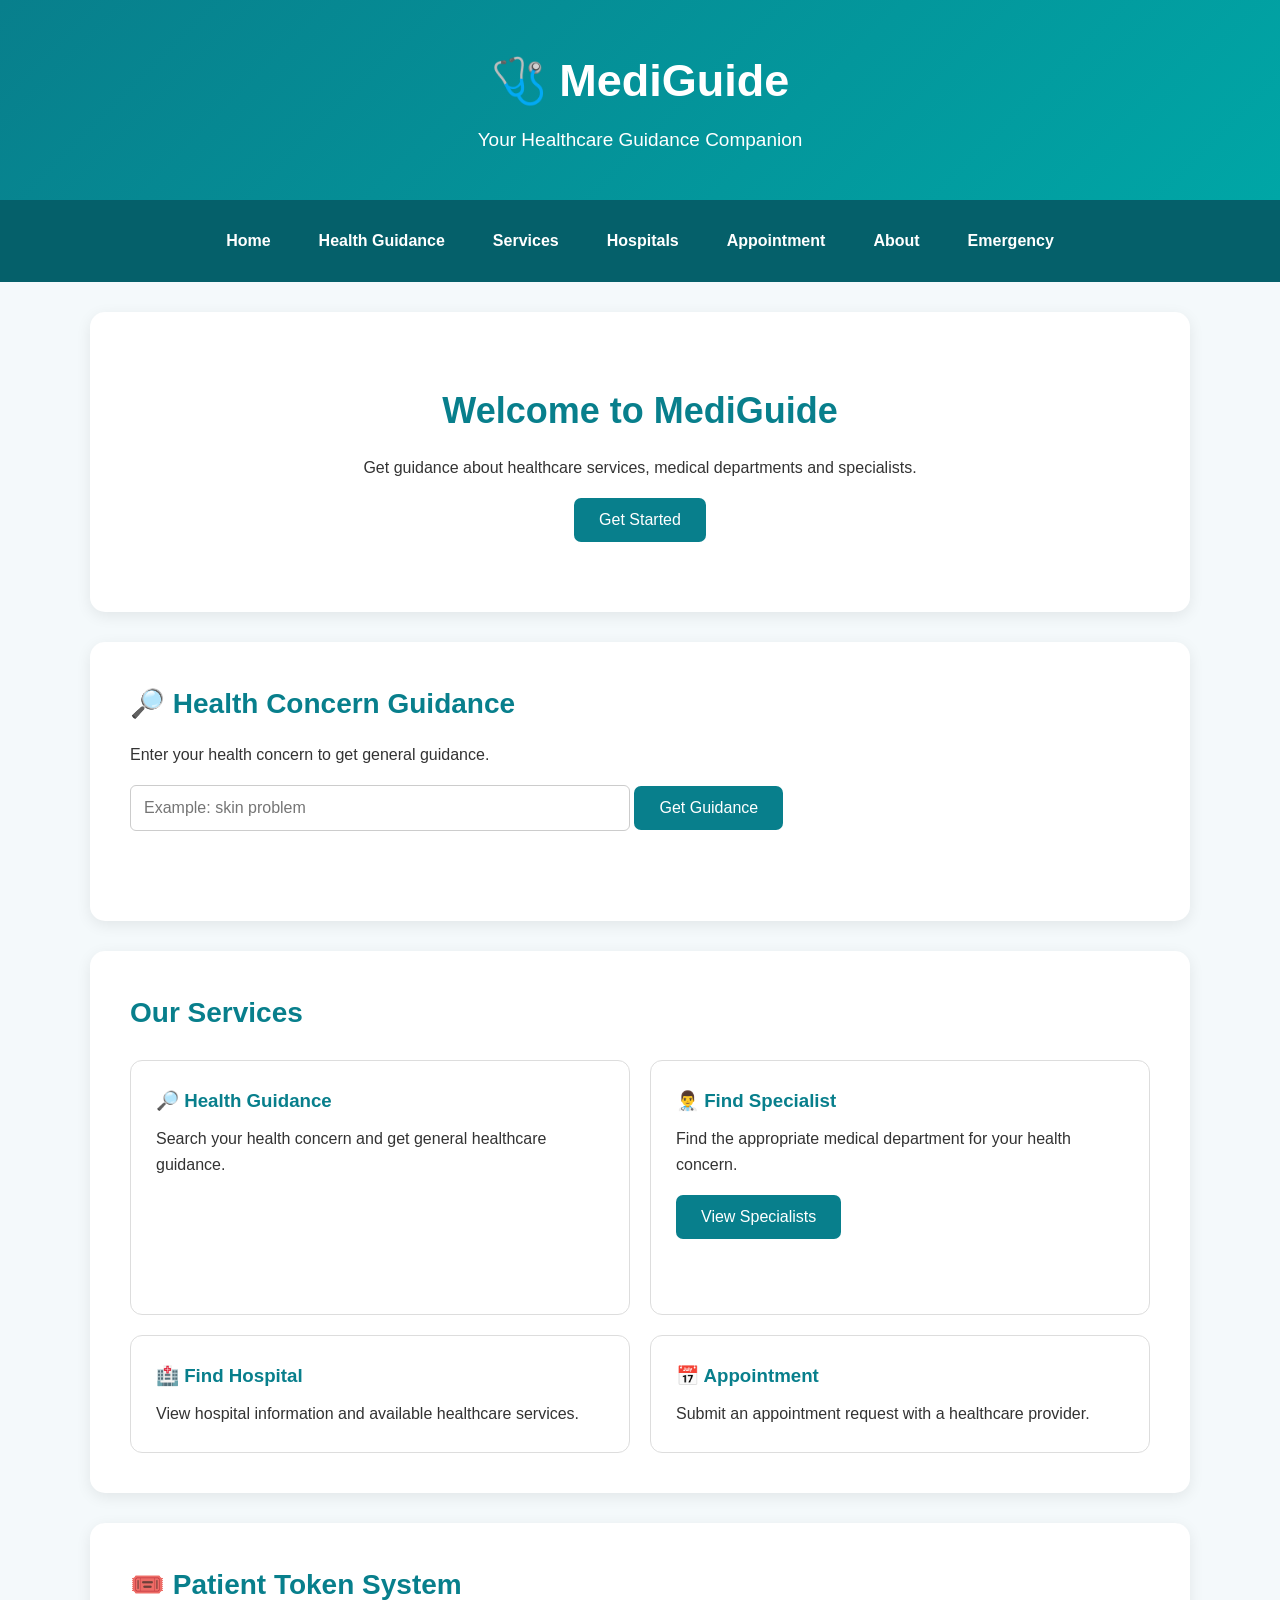
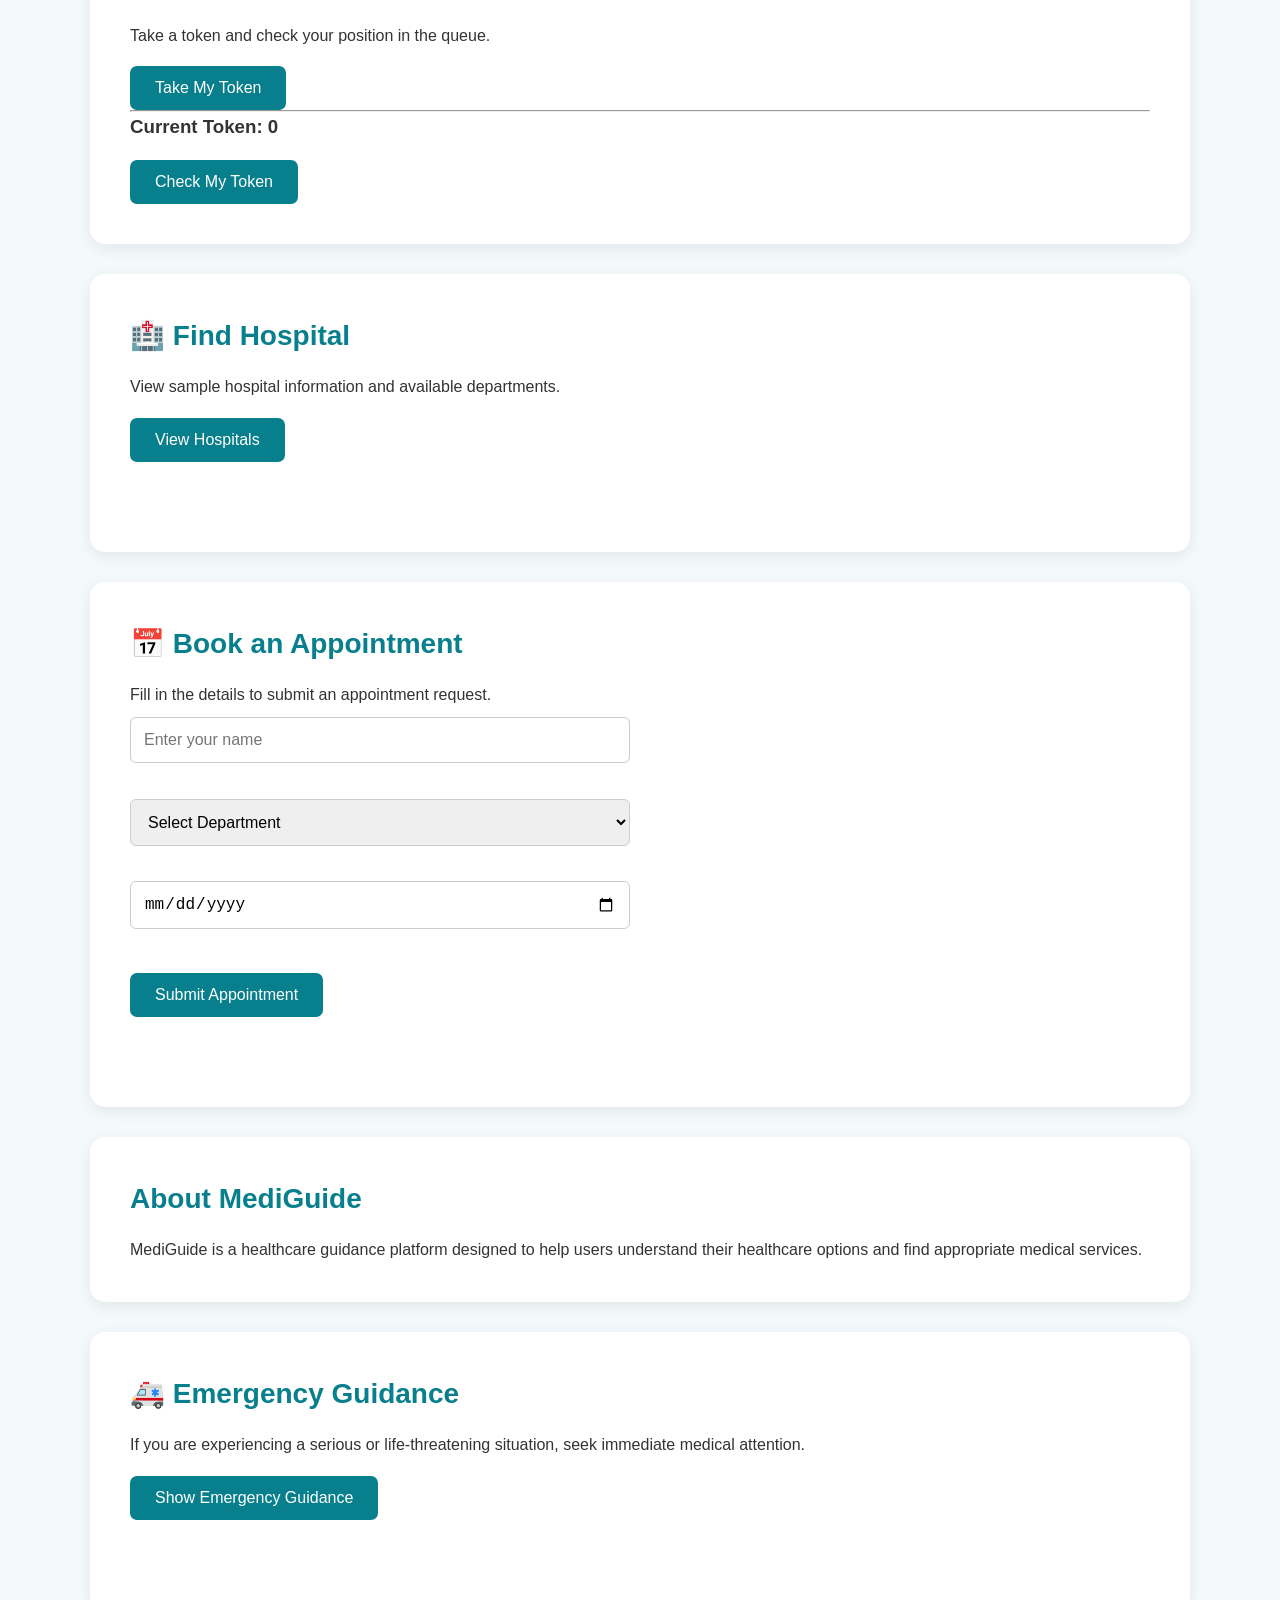
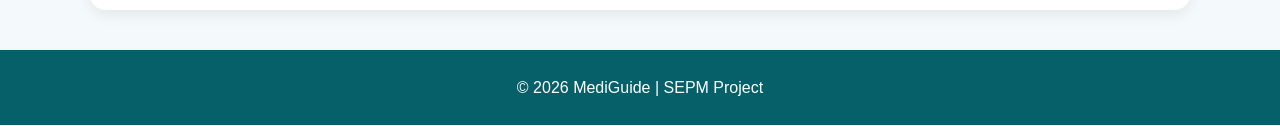
==== index.html @ 7dc3bb14 "Implement patient token system in index.html Added a patient token system section to manage queue po" ====
<!DOCTYPE html>
<html lang="en">

<head>

    <meta charset="UTF-8">

    <meta name="viewport" content="width=device-width, initial-scale=1.0">

    <title>MediGuide - Healthcare Guidance</title>

    <link rel="stylesheet" href="style.css">

</head>

<body>

    <!-- Header -->
    <header>

        <h1>🩺 MediGuide</h1>

        <p>Your Healthcare Guidance Companion</p>

    </header>


    <!-- Navigation Bar -->
    <nav>

    <a href="#home">Home</a>

    <a href="#guidance">Health Guidance</a>

    <a href="#services">Services</a>

    <a href="#hospitals">Hospitals</a>

    <a href="#appointment">Appointment</a>

    <a href="#about">About</a>

    <a href="#emergency">Emergency</a>

</nav>


    <!-- Home Section -->
    <section id="home" class="hero">

        <h2>Welcome to MediGuide</h2>

        <p>
            Get guidance about healthcare services,
            medical departments and specialists.
        </p>

        <button onclick="startGuidance()">
            Get Started
        </button>

    </section>


    <!-- Services Section -->
    <section id="guidance">

    <h2>🔎 Health Concern Guidance</h2>

    <p>Enter your health concern to get general guidance.</p>

    <input
        type="text"
        id="healthConcern"
        placeholder="Example: skin problem"
    >

    <button onclick="findGuidance()">
        Get Guidance
    </button>

    <div id="guidanceResult"></div>

</section><section id="services">

        <h2>Our Services</h2>

        <div class="cards">

            <div class="card">

                <h3>🔎 Health Guidance</h3>

                <p>
                    Search your health concern and
                    get general healthcare guidance.
                </p>

            </div>

<div class="card">

    <h3>👨‍⚕️ Find Specialist</h3>

    <p>
        Find the appropriate medical department
        for your health concern.
    </p>

    <button onclick="showSpecialists()">
        View Specialists
    </button>

    <div id="specialistResult"></div>

</div>


            <div class="card">

                <h3>🏥 Find Hospital</h3>

                <p>
                    View hospital information and
                    available healthcare services.
                </p>

            </div>


            <div class="card">

                <h3>📅 Appointment</h3>

                <p>
                    Submit an appointment request
                    with a healthcare provider.
                </p>

            </div>

        </div>

    </section>
    
    <!-- Token System -->
<section id="tokens">

    <h2>🎟️ Patient Token System</h2>

    <p>Take a token and check your position in the queue.</p>

    <button onclick="takeToken()">Take My Token</button>

    <div id="tokenResult"></div>

    <hr>

    <h3>Current Token: <span id="currentToken">0</span></h3>

    <button onclick="checkToken()">Check My Token</button>

    <div id="tokenStatus"></div>

</section>


    <!-- About Section -->
    <section id="hospitals">

    <h2>🏥 Find Hospital</h2>

    <p>
        View sample hospital information and available departments.
    </p>

    <button onclick="showHospitals()">
        View Hospitals
    </button>

    <div id="hospitalResult"></div>

</section>
<section id="appointment">

    <h2>📅 Book an Appointment</h2>

    <p>Fill in the details to submit an appointment request.</p>

    <form onsubmit="bookAppointment(event)">

        <input
            type="text"
            id="patientName"
            placeholder="Enter your name"
            required
        >

        <br><br>

        <select id="department" required>
            <option value="">Select Department</option>
            <option value="General Medicine">General Medicine</option>
            <option value="Dermatology">Dermatology</option>
            <option value="Cardiology">Cardiology</option>
            <option value="Ophthalmology">Ophthalmology</option>
            <option value="ENT">ENT</option>
            <option value="Pediatrics">Pediatrics</option>
        </select>

        <br><br>

        <input
            type="date"
            id="appointmentDate"
            required
        >

        <br><br>

        <button type="submit">
            Submit Appointment
        </button>

    </form>

    <div id="appointmentResult"></div>

</section><section id="about">

        <h2>About MediGuide</h2>

        <p>
            MediGuide is a healthcare guidance platform
            designed to help users understand their
            healthcare options and find appropriate
            medical services.
        </p>

    </section>


    <!-- Emergency Section -->
<section id="emergency">

    <h2>🚑 Emergency Guidance</h2>

    <p>
        If you are experiencing a serious or life-threatening
        situation, seek immediate medical attention.
    </p>

    <button onclick="showEmergency()">
        Show Emergency Guidance
    </button>

    <div id="emergencyResult"></div>

</section>

<footer>

    <p>© 2026 MediGuide | SEPM Project</p>

</footer>

<script src="script.js"></script>

</body>

</html>
---- style.css ----
* {
    margin: 0;
    padding: 0;
    box-sizing: border-box;
}

html {
    scroll-behavior: smooth;
}

body {
    font-family: Arial, sans-serif;
    background: #f4f9fb;
    color: #333;
    line-height: 1.6;
}

/* Header */

header {
    background: linear-gradient(135deg, #087f8c, #00a6a6);
    color: white;
    text-align: center;
    padding: 45px 20px;
}

header h1 {
    font-size: 45px;
    margin-bottom: 8px;
}

header p {
    font-size: 19px;
}


/* Navigation */

nav {
    background: #05606a;
    display: flex;
    justify-content: center;
    flex-wrap: wrap;
    padding: 15px;
    position: sticky;
    top: 0;
    z-index: 100;
}

nav a {
    color: white;
    text-decoration: none;
    margin: 5px 12px;
    padding: 8px 12px;
    border-radius: 5px;
    font-weight: bold;
}

nav a:hover {
    background: #087f8c;
}


/* Sections */

section {
    width: 90%;
    max-width: 1100px;
    margin: 30px auto;
    padding: 40px;
    background: white;
    border-radius: 15px;
    box-shadow: 0 4px 15px rgba(0, 0, 0, 0.08);
}

section h2 {
    color: #087f8c;
    margin-bottom: 15px;
    font-size: 28px;
}


/* Home */

.hero {
    text-align: center;
    padding: 70px 30px;
}

.hero h2 {
    font-size: 36px;
}


/* Buttons */

button {
    background: #087f8c;
    color: white;
    border: none;
    padding: 13px 25px;
    margin-top: 18px;
    border-radius: 7px;
    font-size: 16px;
    cursor: pointer;
}

button:hover {
    background: #05606a;
}


/* Service Cards */

.cards {
    display: grid;
    grid-template-columns: repeat(2, 1fr);
    gap: 20px;
    margin-top: 25px;
}

.card {
    border: 1px solid #ddd;
    padding: 25px;
    border-radius: 12px;
    transition: transform 0.2s;
}

.card:hover {
    transform: translateY(-4px);
}

.card h3 {
    color: #087f8c;
    margin-bottom: 10px;
}


/* Input fields */

input,
select {
    width: 100%;
    max-width: 500px;
    padding: 13px;
    border: 1px solid #ccc;
    border-radius: 6px;
    margin-top: 10px;
    font-size: 16px;
}


/* Results */

#guidanceResult,
#specialistResult,
#hospitalResult,
#appointmentResult,
#emergencyResult {
    margin-top: 20px;
    padding: 15px;
    border-radius: 8px;
}


/* Hospital information */

.hospital {
    border: 1px solid #ddd;
    padding: 20px;
    margin-top: 15px;
    border-radius: 10px;
}

.hospital h3 {
    color: #087f8c;
}


/* Footer */

footer {
    background: #05606a;
    color: white;
    text-align: center;
    padding: 25px;
    margin-top: 40px;
}


/* Mobile */

@media (max-width: 600px) {

    header h1 {
        font-size: 34px;
    }

    section {
        width: 94%;
        padding: 25px;
    }

    .cards {
        grid-template-columns: 1fr;
    }

    nav {
        flex-direction: column;
        align-items: center;
    }

    nav a {
        width: 90%;
        text-align: center;
    }

}
html {
    scroll-behavior: smooth;
    scroll-padding-top: 100px;
}
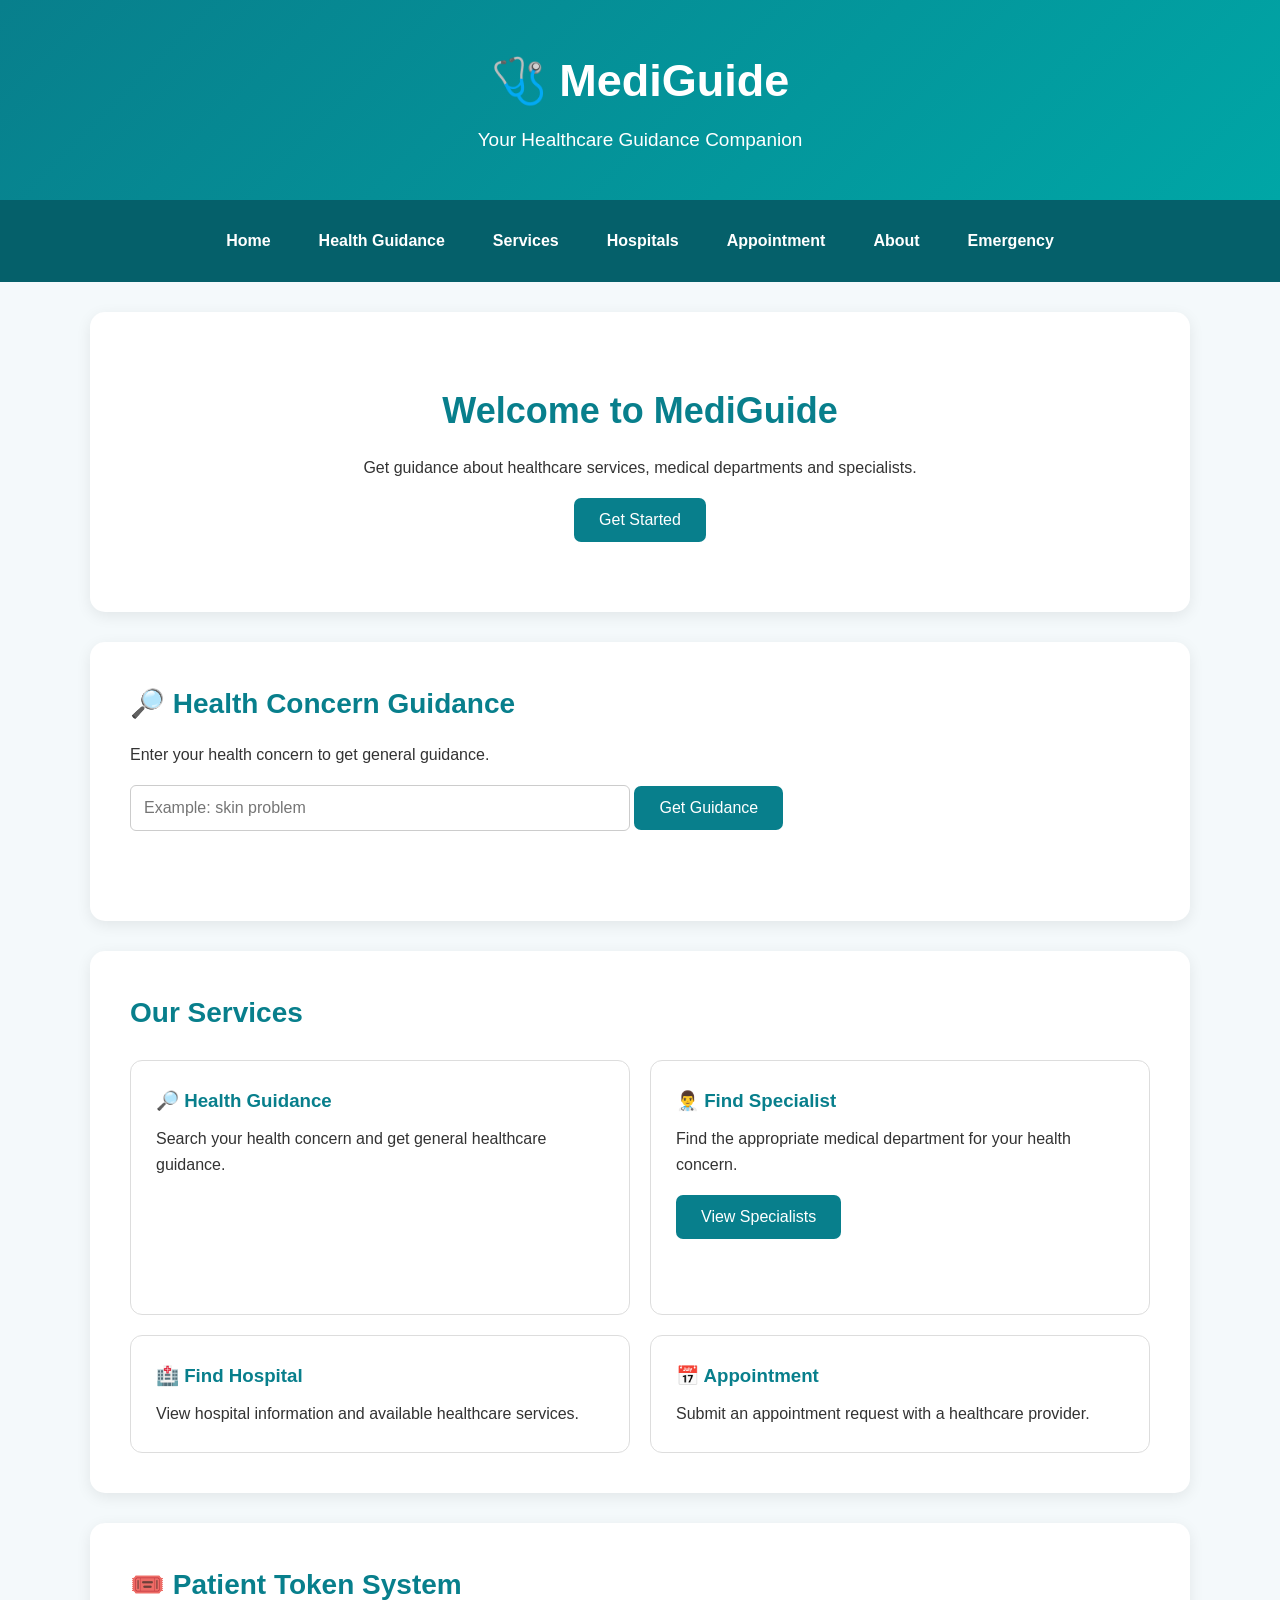
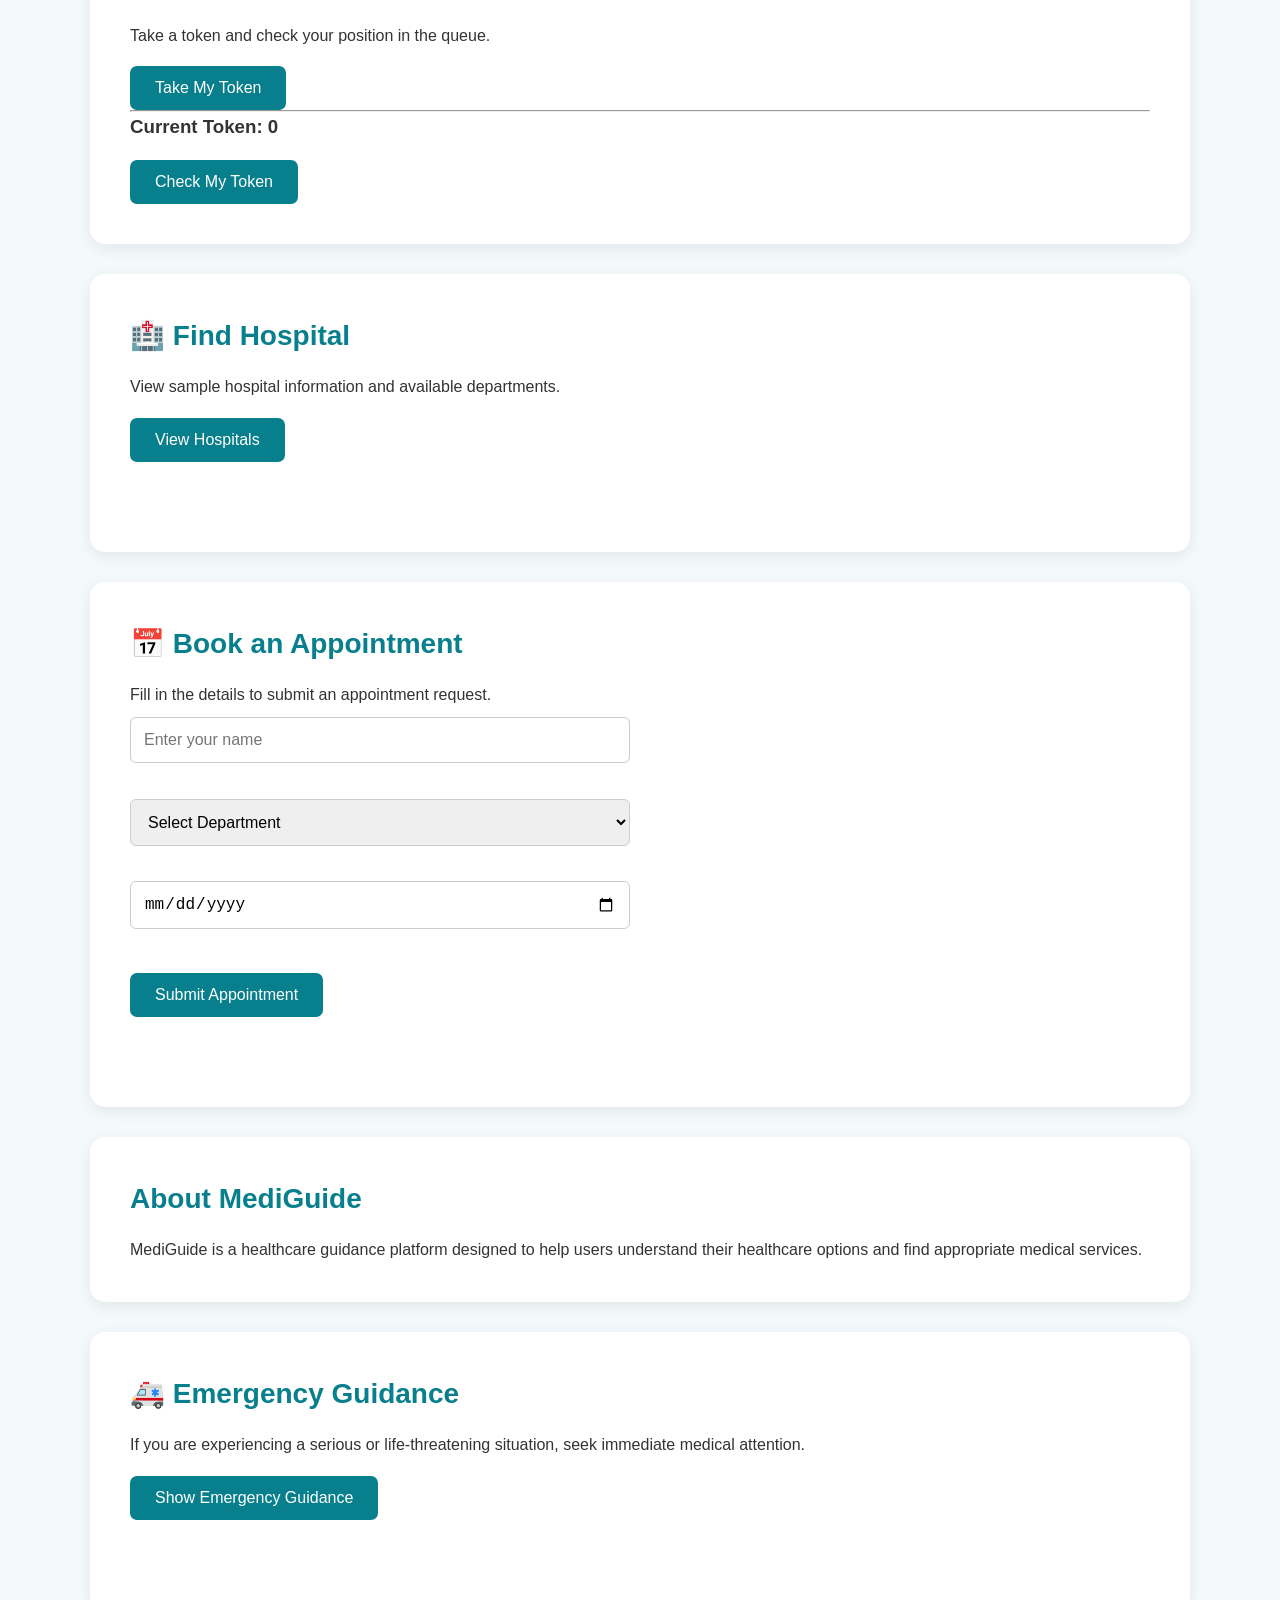
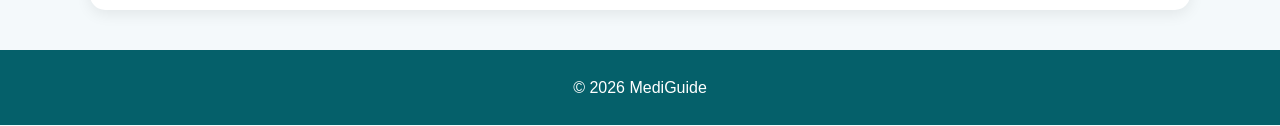
==== commit 969e5a00: "Fix HTML formatting and structure" ====
--- a/index.html
+++ b/index.html
@@ -260,7 +260,7 @@
 
 <footer>
 
-    <p>© 2026 MediGuide | SEPM Project</p>
+    <p>© 2026 MediGuide</p>
 
 </footer>
 
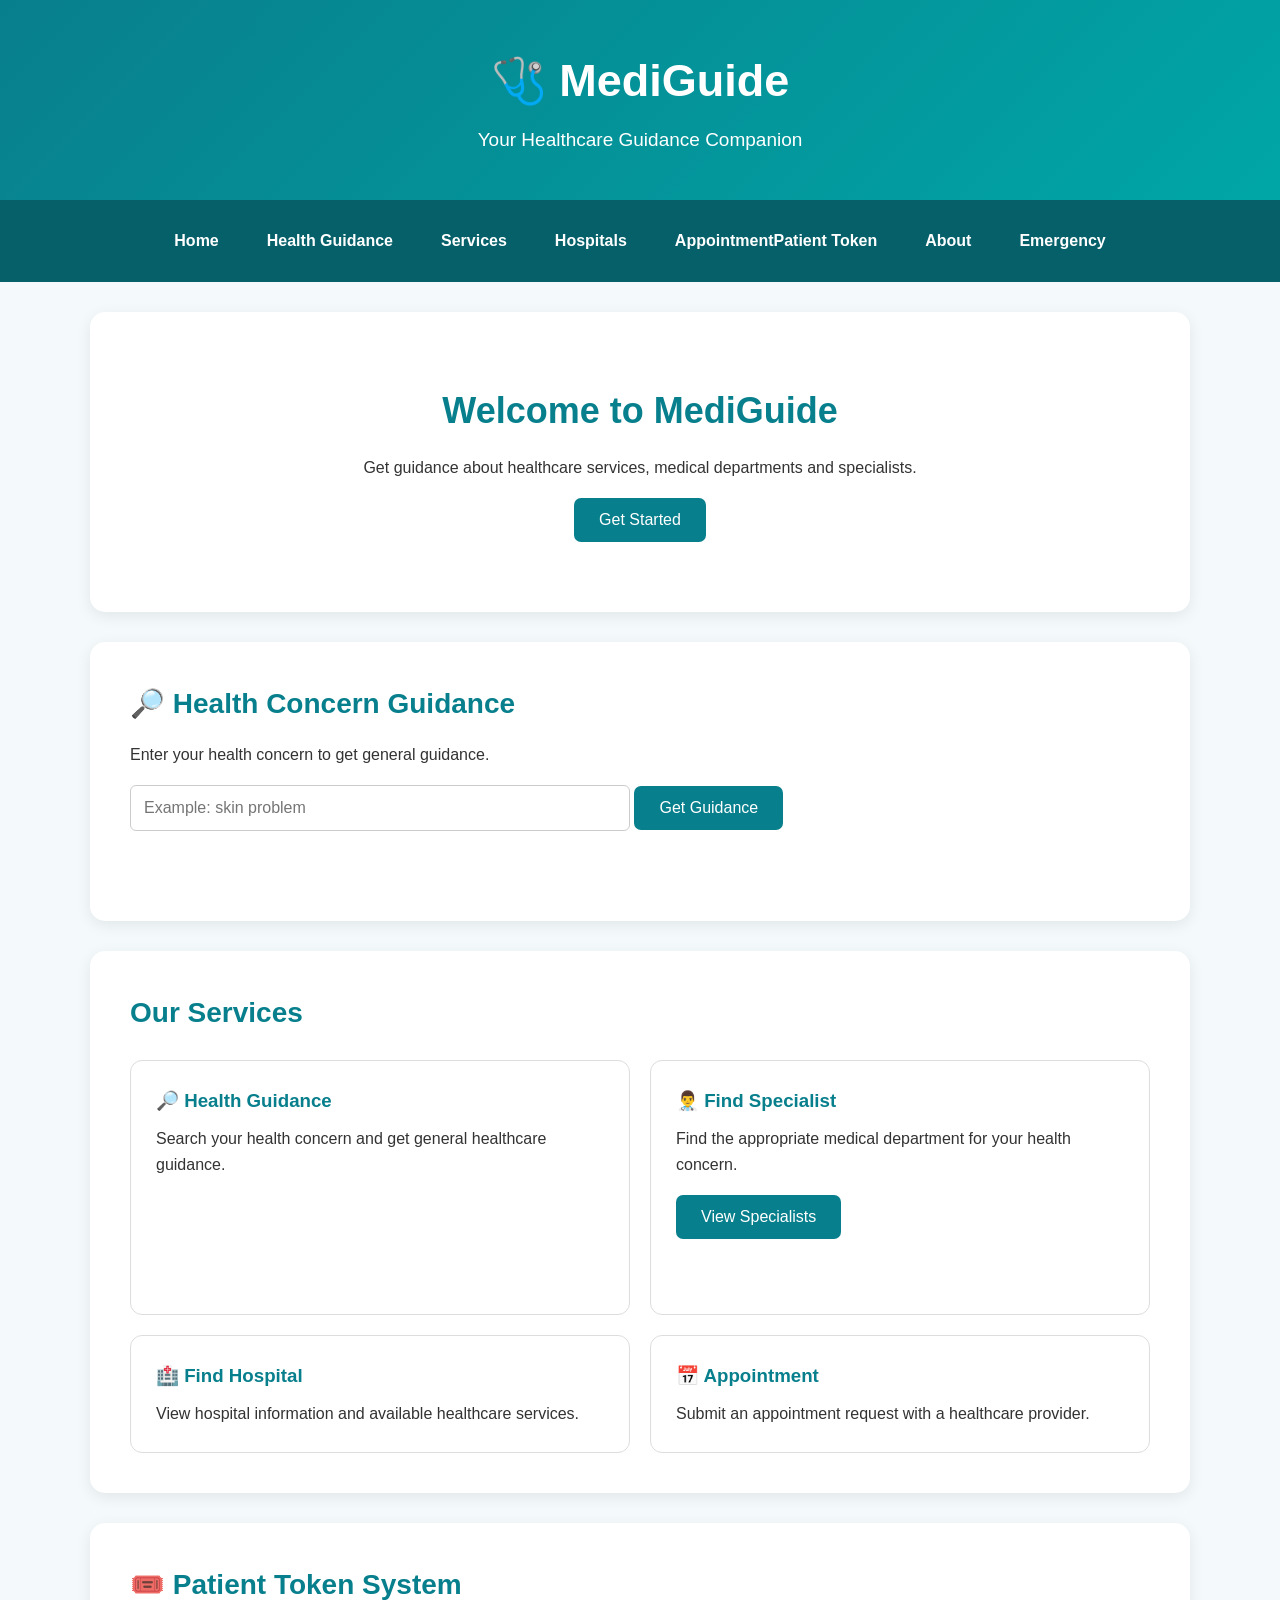
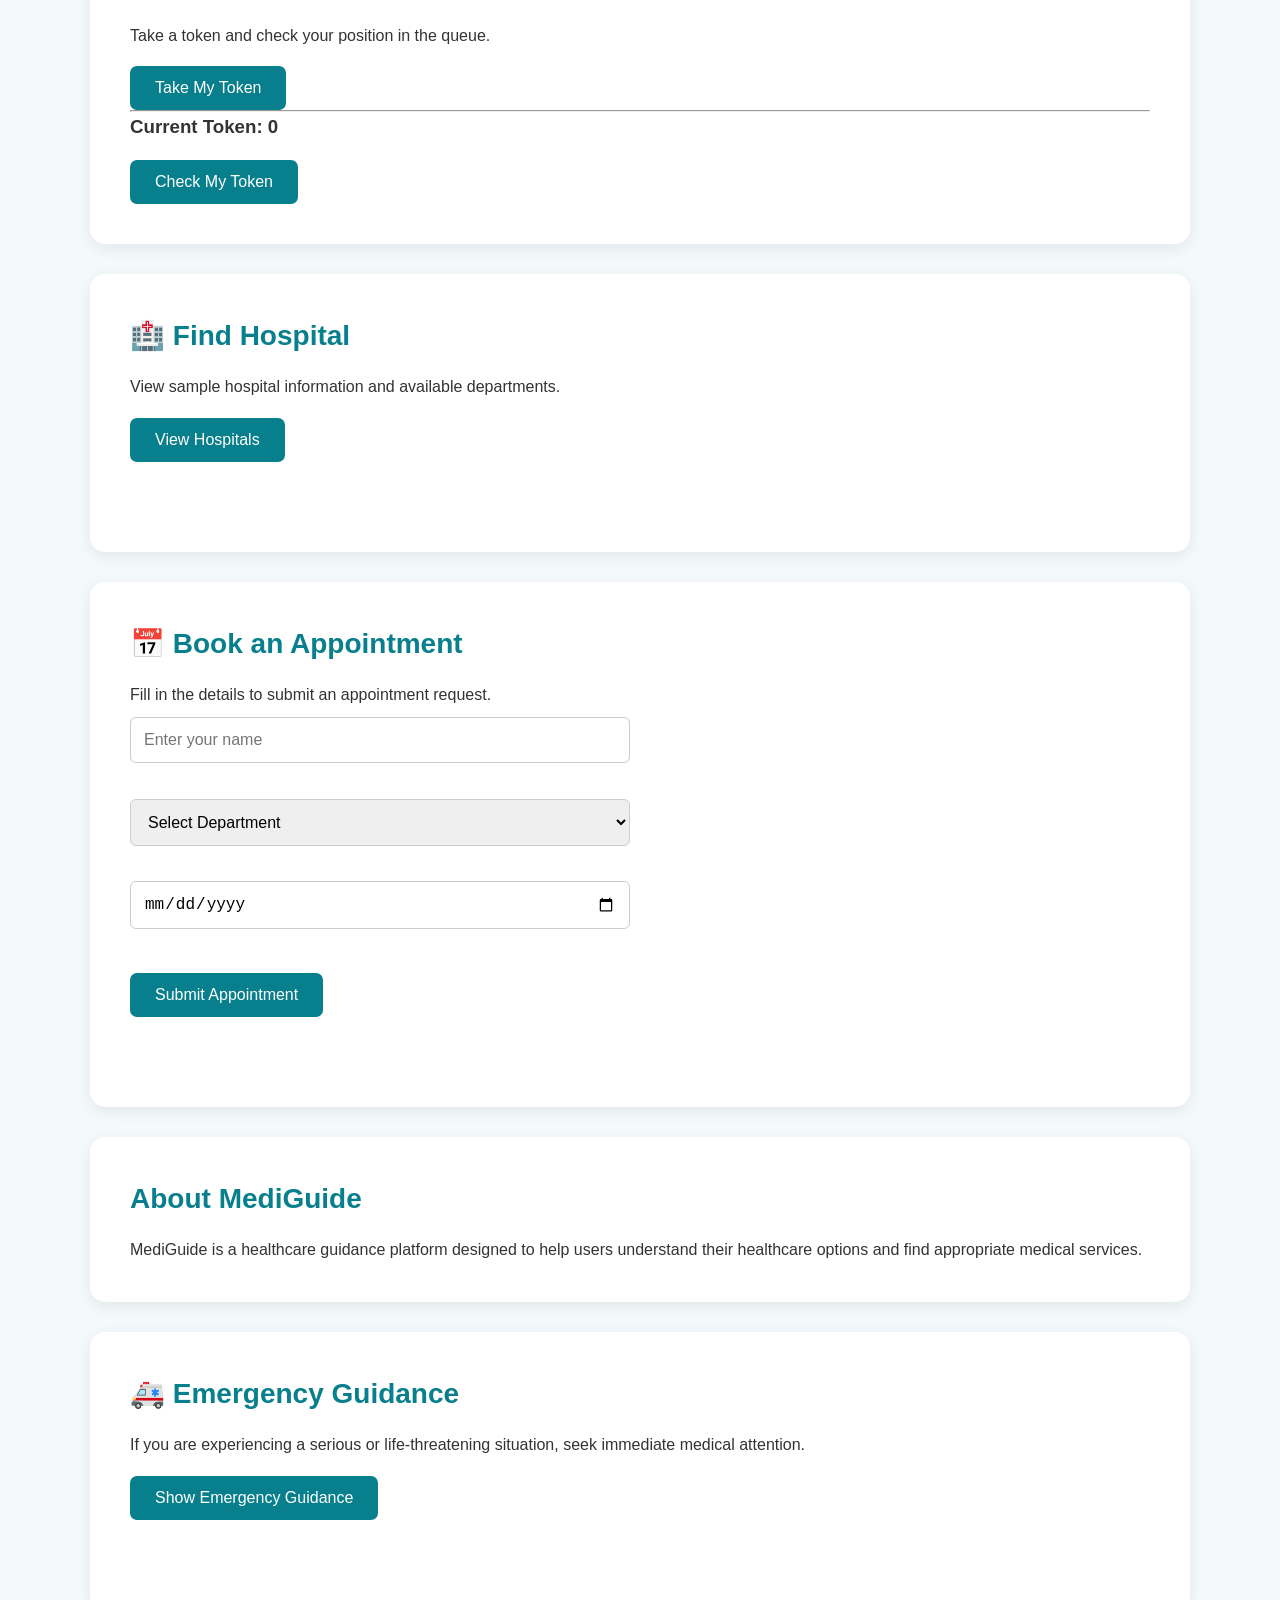
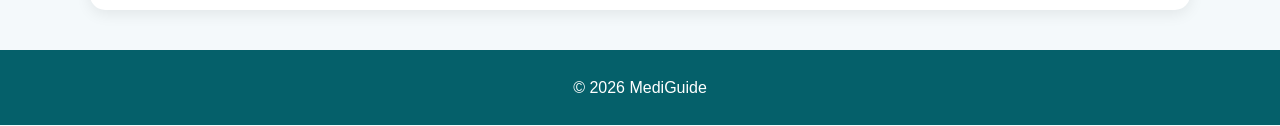
==== commit 1699705c: "Update index.html" ====
--- a/index.html
+++ b/index.html
@@ -36,8 +36,10 @@
 
     <a href="#hospitals">Hospitals</a>
 
-    <a href="#appointment">Appointment</a>
-
+    <a href="#appointment">Appointment</
+
+    <a href="#token">Patient Token</a>   
+                                          
     <a href="#about">About</a>
 
     <a href="#emergency">Emergency</a>
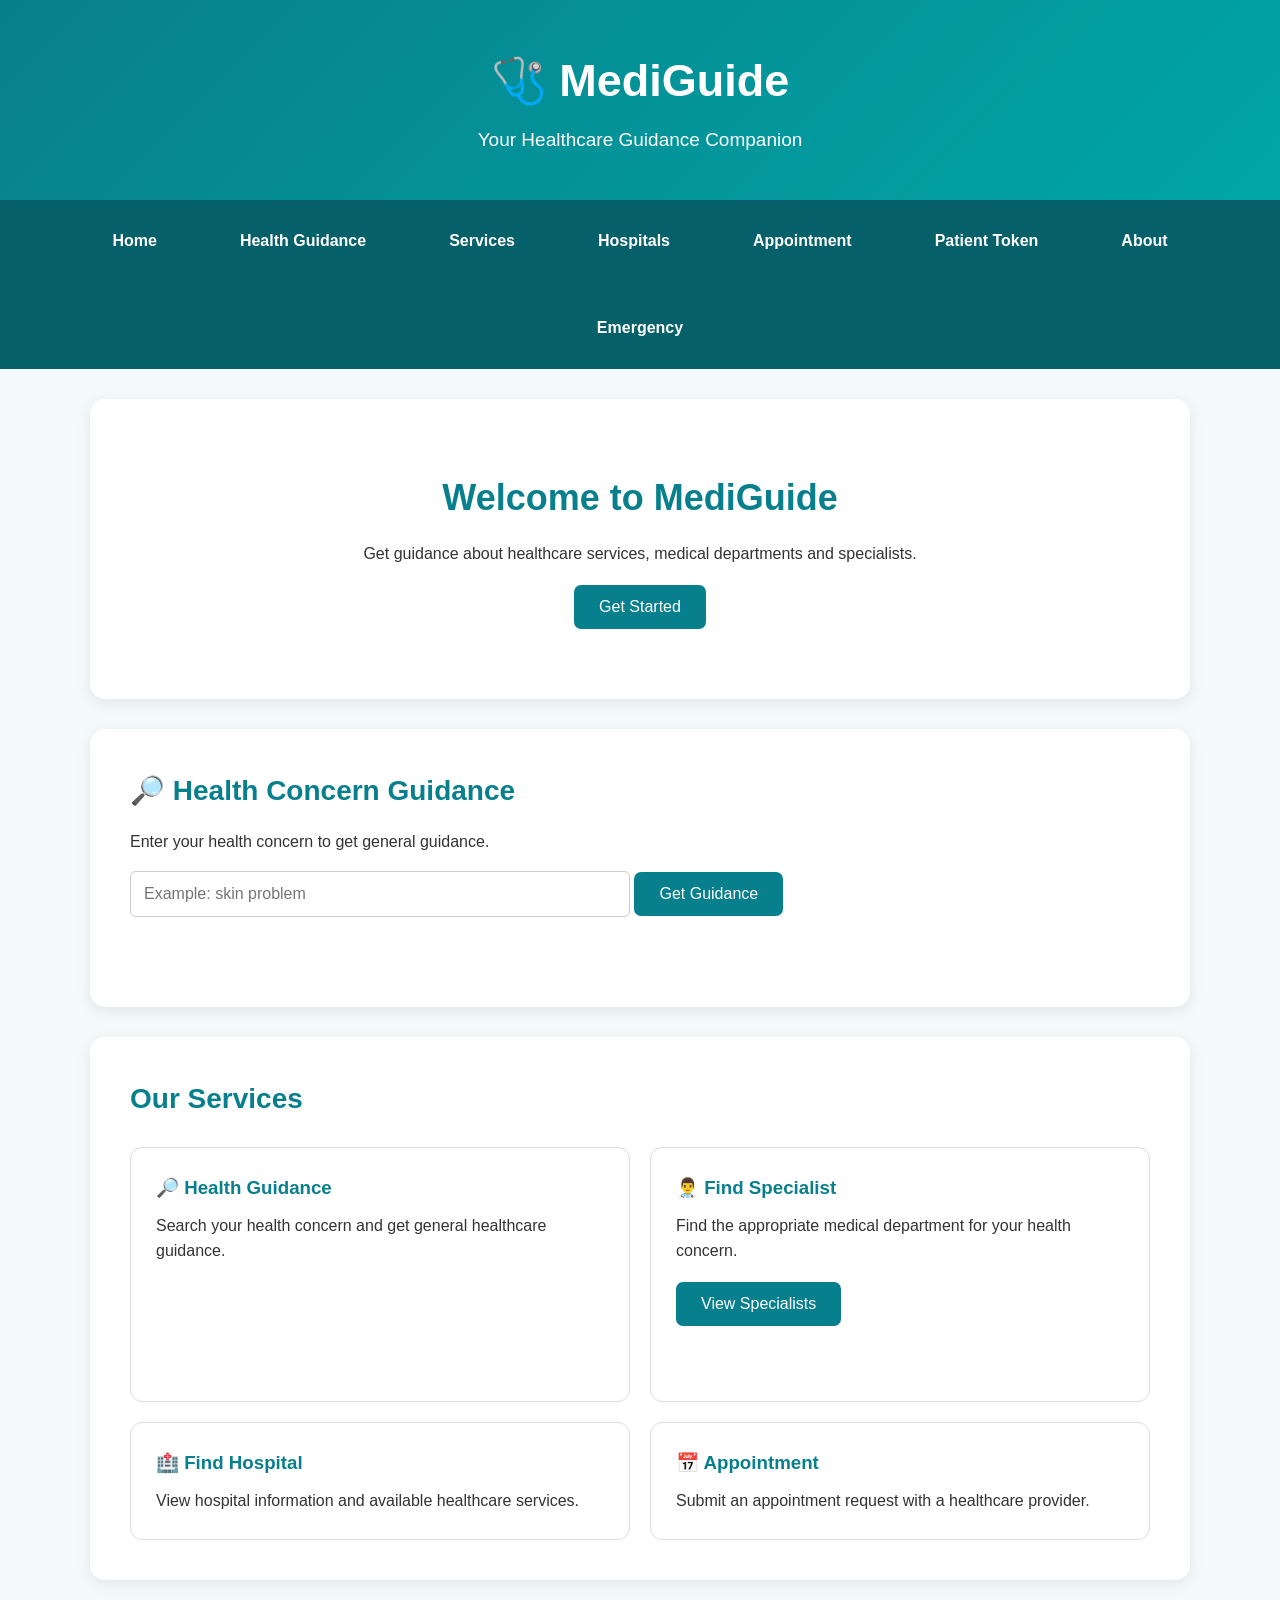
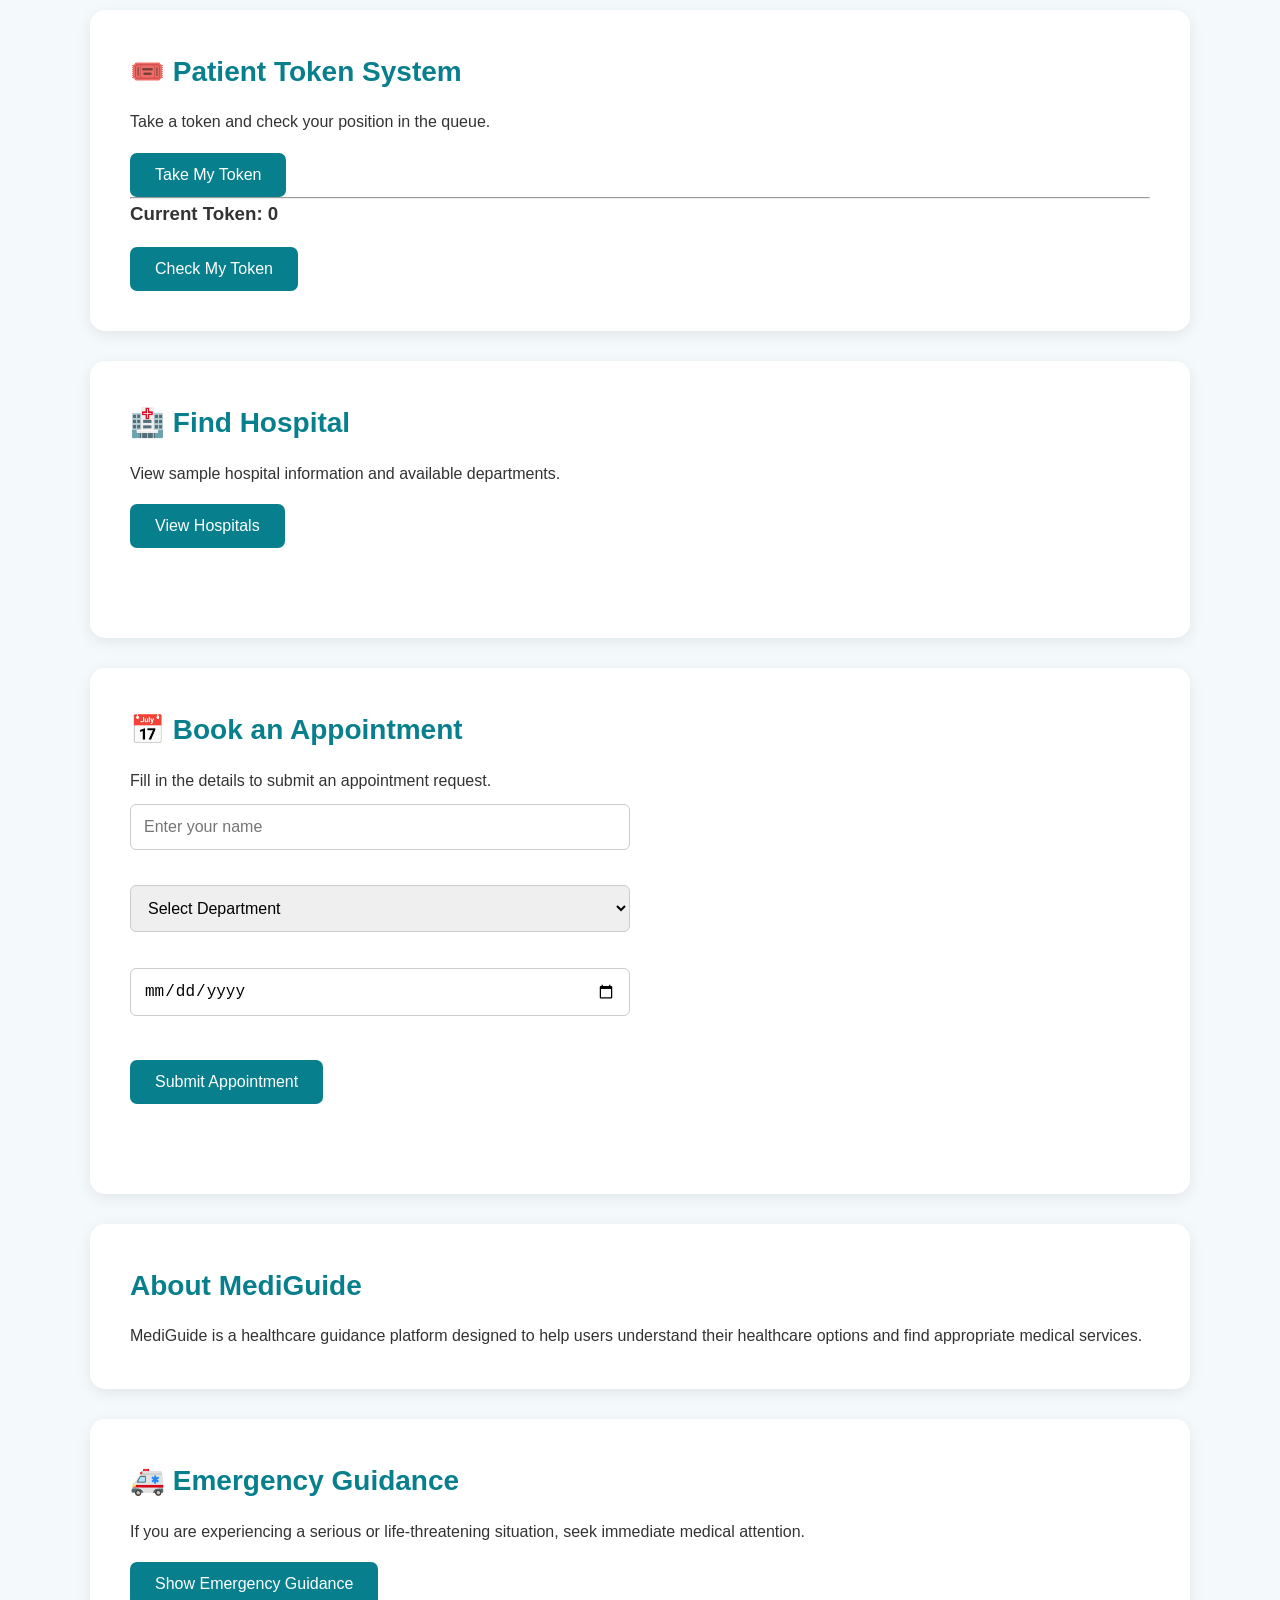
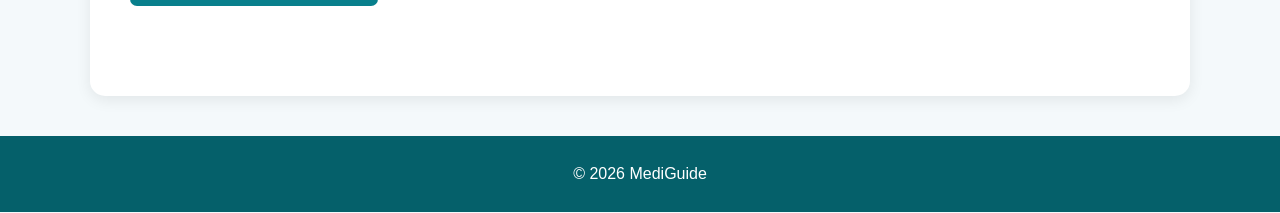
==== commit 6017baa8: "Fix HTML formatting and structure" ====
--- a/index.html
+++ b/index.html
@@ -26,7 +26,7 @@
 
 
     <!-- Navigation Bar -->
-    <nav>
+<nav>
 
     <a href="#home">Home</a>
 
@@ -36,10 +36,10 @@
 
     <a href="#hospitals">Hospitals</a>
 
-    <a href="#appointment">Appointment</
-
-    <a href="#token">Patient Token</a>   
-                                          
+    <a href="#appointment">Appointment</a>
+
+    <a href="#tokens">Patient Token</a>
+
     <a href="#about">About</a>
 
     <a href="#emergency">Emergency</a>
--- a/style.css
+++ b/style.css
@@ -45,6 +45,7 @@
     position: sticky;
     top: 0;
     z-index: 100;
+    gap: 10px;
 }
 
 nav a {
@@ -220,3 +221,21 @@
     scroll-behavior: smooth;
     scroll-padding-top: 100px;
 }
+nav {
+    display: flex;
+    align-items: center;
+    gap: 35px;
+}
+
+nav a {
+    white-space: nowrap;
+}
+nav {
+    display: flex;
+    align-items: center;
+    gap: 35px;
+}
+
+nav a {
+    white-space: nowrap;
+}
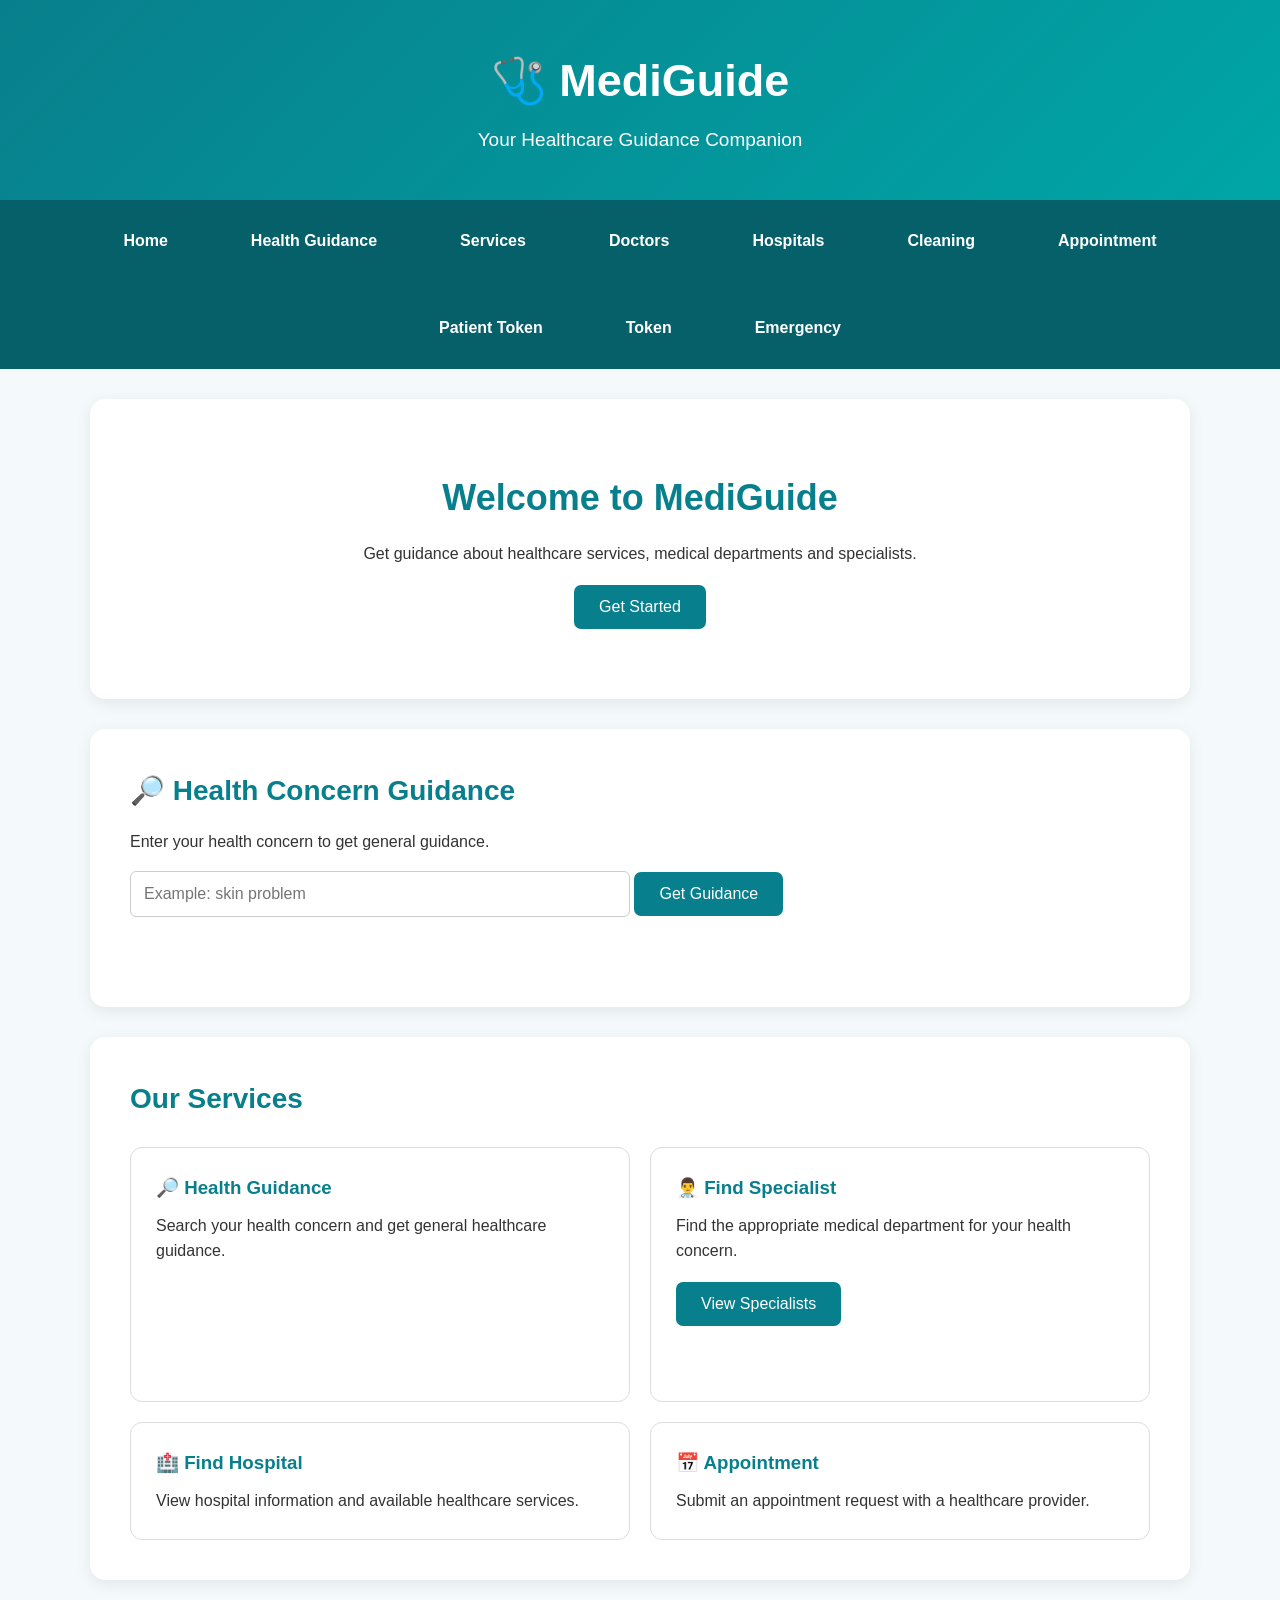
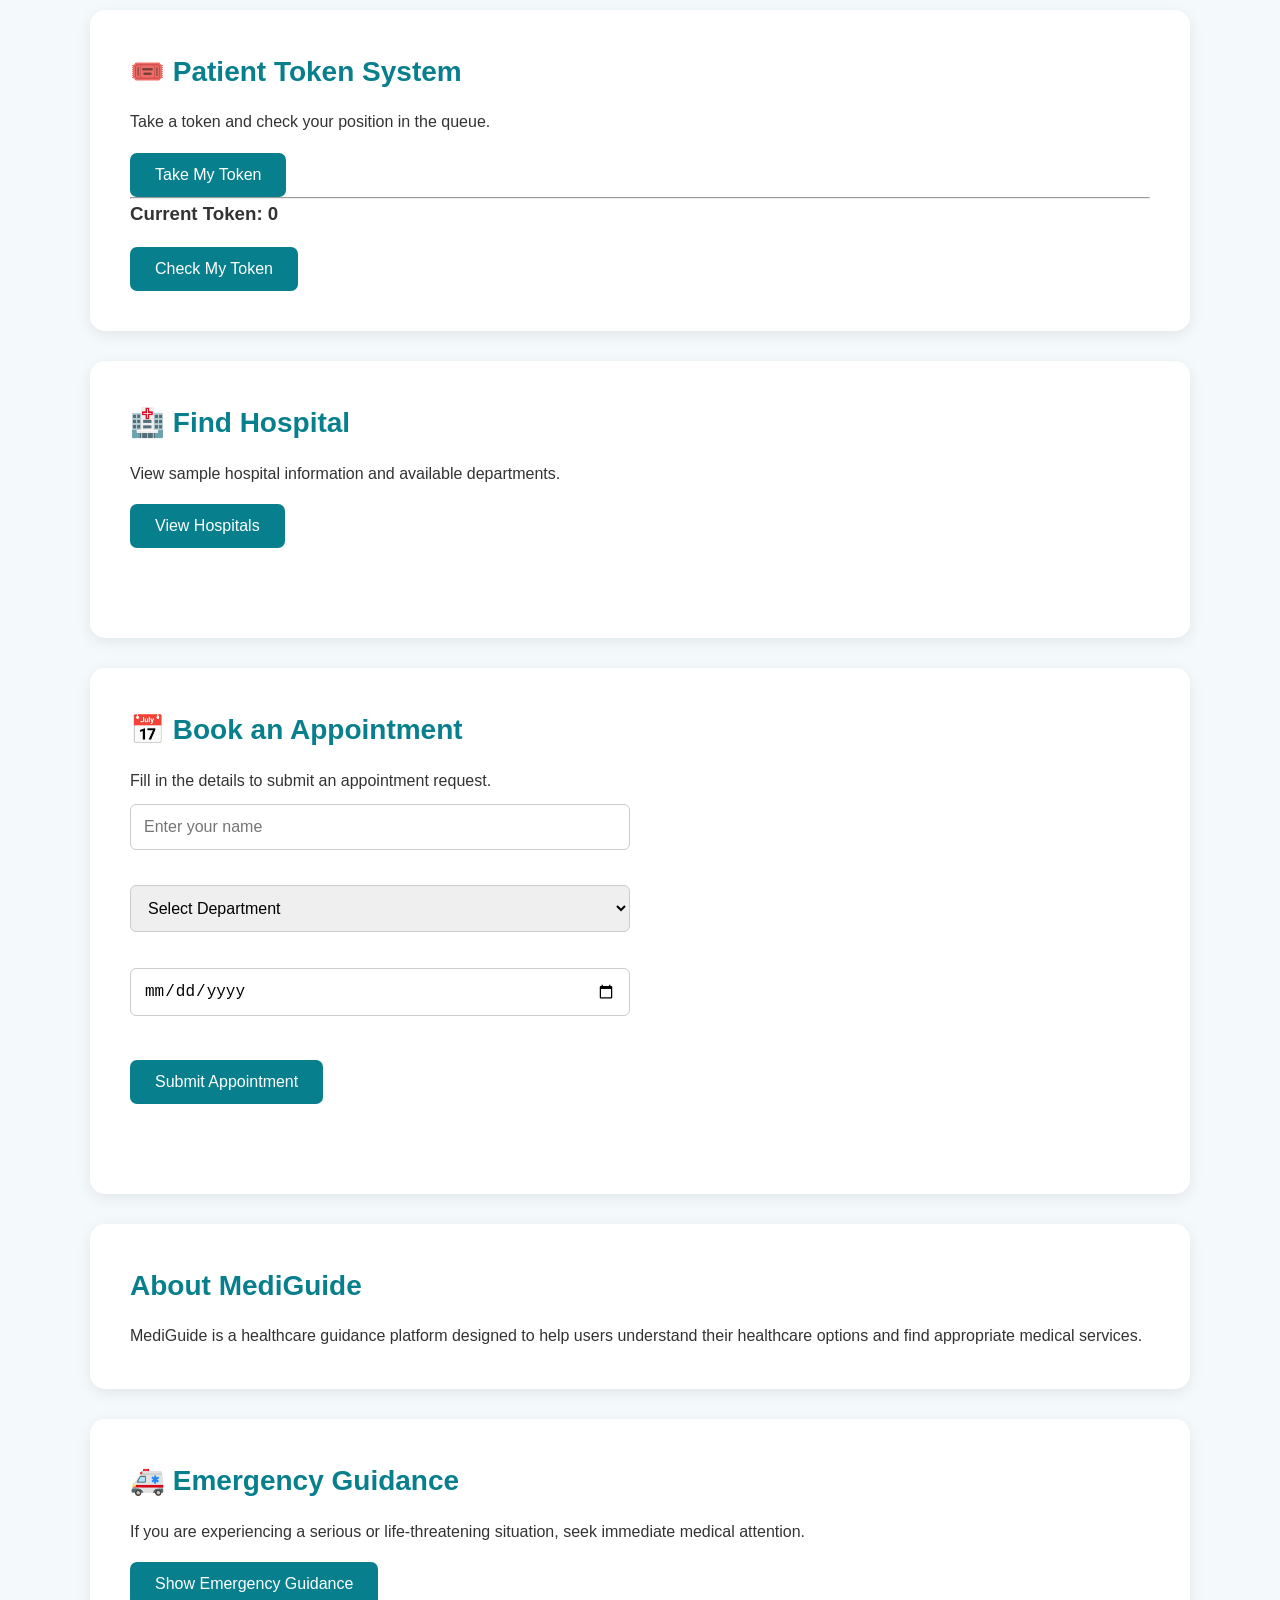
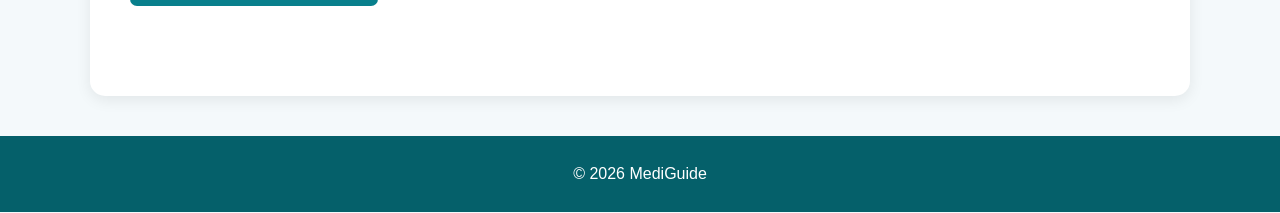
==== commit 53566ebe: "Update index.html" ====
--- a/index.html
+++ b/index.html
@@ -28,24 +28,27 @@
     <!-- Navigation Bar -->
 <nav>
 
-    <a href="#home">Home</a>
-
-    <a href="#guidance">Health Guidance</a>
-
-    <a href="#services">Services</a>
-
-    <a href="#hospitals">Hospitals</a>
-
-    <a href="#appointment">Appointment</a>
-
-    <a href="#tokens">Patient Token</a>
-
-    <a href="#about">About</a>
-
-    <a href="#emergency">Emergency</a>
+    <a href="index.html">Home</a>
+
+    <a href="health-guidance.html">Health Guidance</a>
+
+    <a href="services.html">Services</a>
+
+    <a href="doctors.html">Doctors</a>
+
+    <a href="hospitals.html">Hospitals</a>
+
+    <a href="cleaning.html">Cleaning</a>
+
+    <a href="appointment.html">Appointment</a>
+
+    <a href="patient-token.html">Patient Token</a>
+
+    <a href="token.html">Token</a>
+
+    <a href="emergency.html">Emergency</a>
 
 </nav>
-
 
     <!-- Home Section -->
     <section id="home" class="hero">
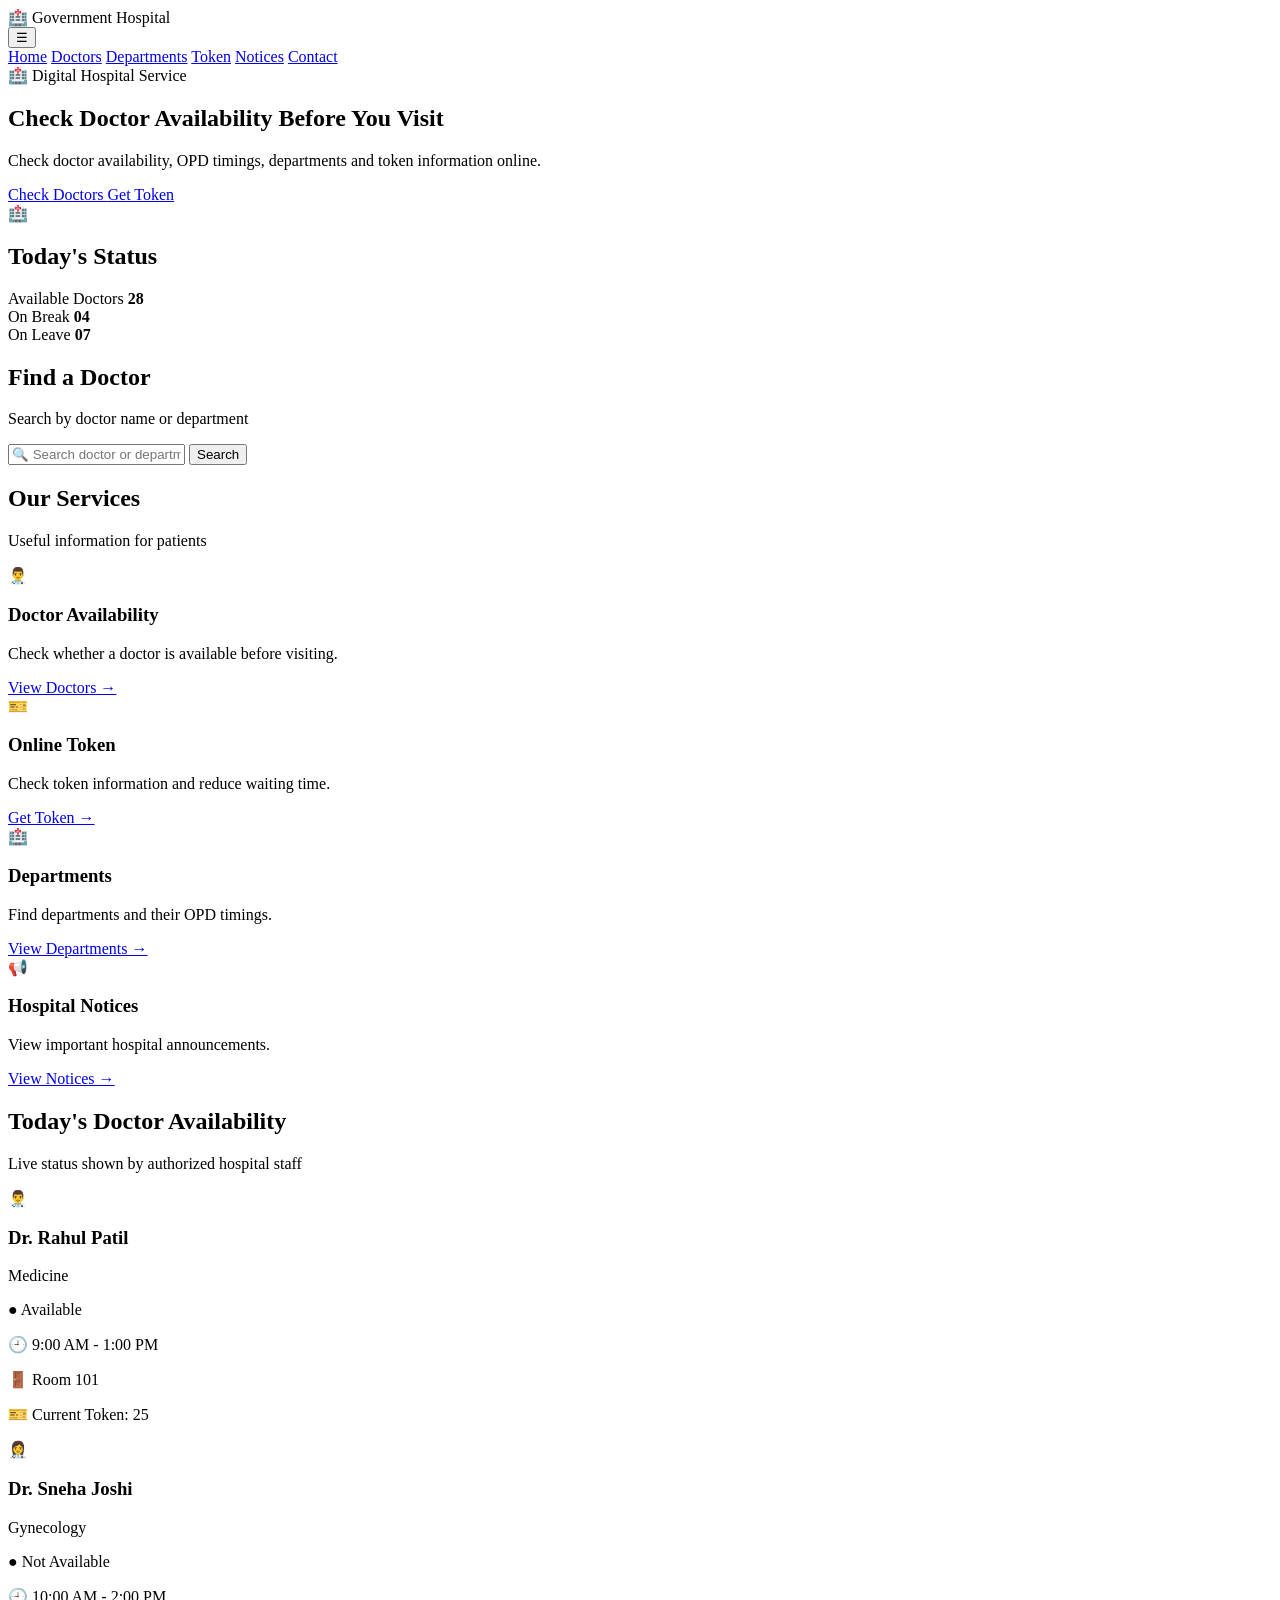
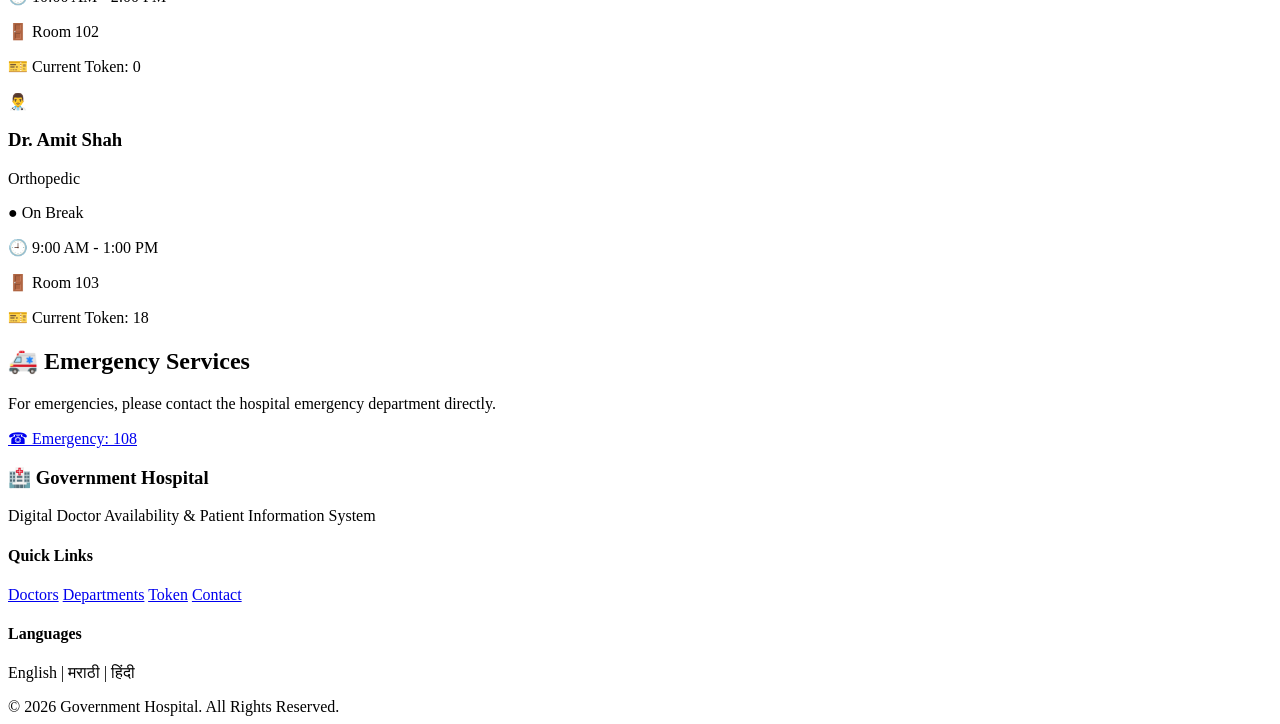
==== commit 8c14d90b: "Update index.html" ====
--- a/index.html
+++ b/index.html
@@ -1,278 +1,295 @@
 <!DOCTYPE html>
 <html lang="en">
-
 <head>
-
     <meta charset="UTF-8">
-
     <meta name="viewport" content="width=device-width, initial-scale=1.0">
 
-    <title>MediGuide - Healthcare Guidance</title>
-
-    <link rel="stylesheet" href="style.css">
-
+    <title>Government Hospital | Doctor Availability</title>
+
+    <link rel="stylesheet" href="css/style.css">
 </head>
 
 <body>
 
-    <!-- Header -->
-    <header>
-
-        <h1>🩺 MediGuide</h1>
-
-        <p>Your Healthcare Guidance Companion</p>
-
-    </header>
-
-
-    <!-- Navigation Bar -->
-<nav>
-
-    <a href="index.html">Home</a>
-
-    <a href="health-guidance.html">Health Guidance</a>
-
-    <a href="services.html">Services</a>
-
-    <a href="doctors.html">Doctors</a>
-
-    <a href="hospitals.html">Hospitals</a>
-
-    <a href="cleaning.html">Cleaning</a>
-
-    <a href="appointment.html">Appointment</a>
-
-    <a href="patient-token.html">Patient Token</a>
-
-    <a href="token.html">Token</a>
-
-    <a href="emergency.html">Emergency</a>
-
-</nav>
-
-    <!-- Home Section -->
-    <section id="home" class="hero">
-
-        <h2>Welcome to MediGuide</h2>
+<header>
+    <div class="logo">
+        🏥 <span>Government Hospital</span>
+    </div>
+
+    <button class="menu-btn" onclick="toggleMenu()">☰</button>
+
+    <nav id="navbar">
+        <a href="index.html" class="active">Home</a>
+        <a href="doctors.html">Doctors</a>
+        <a href="departments.html">Departments</a>
+        <a href="appointment.html">Token</a>
+        <a href="notices.html">Notices</a>
+        <a href="contact.html">Contact</a>
+    </nav>
+</header>
+
+
+<!-- HERO -->
+
+<section class="hero">
+
+    <div class="hero-text">
+
+        <span class="tag">🏥 Digital Hospital Service</span>
+
+        <h1>
+            Check Doctor
+            <span>Availability</span>
+            Before You Visit
+        </h1>
 
         <p>
-            Get guidance about healthcare services,
-            medical departments and specialists.
+            Check doctor availability, OPD timings, departments
+            and token information online.
         </p>
 
-        <button onclick="startGuidance()">
-            Get Started
-        </button>
-
-    </section>
-
-
-    <!-- Services Section -->
-    <section id="guidance">
-
-    <h2>🔎 Health Concern Guidance</h2>
-
-    <p>Enter your health concern to get general guidance.</p>
-
-    <input
-        type="text"
-        id="healthConcern"
-        placeholder="Example: skin problem"
-    >
-
-    <button onclick="findGuidance()">
-        Get Guidance
-    </button>
-
-    <div id="guidanceResult"></div>
-
-</section><section id="services">
-
-        <h2>Our Services</h2>
-
-        <div class="cards">
-
-            <div class="card">
-
-                <h3>🔎 Health Guidance</h3>
-
-                <p>
-                    Search your health concern and
-                    get general healthcare guidance.
-                </p>
-
-            </div>
-
-<div class="card">
-
-    <h3>👨‍⚕️ Find Specialist</h3>
-
-    <p>
-        Find the appropriate medical department
-        for your health concern.
-    </p>
-
-    <button onclick="showSpecialists()">
-        View Specialists
-    </button>
-
-    <div id="specialistResult"></div>
-
-</div>
-
-
-            <div class="card">
-
-                <h3>🏥 Find Hospital</h3>
-
-                <p>
-                    View hospital information and
-                    available healthcare services.
-                </p>
-
-            </div>
-
-
-            <div class="card">
-
-                <h3>📅 Appointment</h3>
-
-                <p>
-                    Submit an appointment request
-                    with a healthcare provider.
-                </p>
-
-            </div>
-
-        </div>
-
-    </section>
-    
-    <!-- Token System -->
-<section id="tokens">
-
-    <h2>🎟️ Patient Token System</h2>
-
-    <p>Take a token and check your position in the queue.</p>
-
-    <button onclick="takeToken()">Take My Token</button>
-
-    <div id="tokenResult"></div>
-
-    <hr>
-
-    <h3>Current Token: <span id="currentToken">0</span></h3>
-
-    <button onclick="checkToken()">Check My Token</button>
-
-    <div id="tokenStatus"></div>
-
-</section>
-
-
-    <!-- About Section -->
-    <section id="hospitals">
-
-    <h2>🏥 Find Hospital</h2>
-
-    <p>
-        View sample hospital information and available departments.
-    </p>
-
-    <button onclick="showHospitals()">
-        View Hospitals
-    </button>
-
-    <div id="hospitalResult"></div>
-
-</section>
-<section id="appointment">
-
-    <h2>📅 Book an Appointment</h2>
-
-    <p>Fill in the details to submit an appointment request.</p>
-
-    <form onsubmit="bookAppointment(event)">
+        <div class="hero-buttons">
+
+            <a href="doctors.html" class="btn primary">
+                Check Doctors
+            </a>
+
+            <a href="appointment.html" class="btn secondary">
+                Get Token
+            </a>
+
+        </div>
+
+    </div>
+
+    <div class="hero-card">
+
+        <div class="hospital-icon">🏥</div>
+
+        <h2>Today's Status</h2>
+
+        <div class="status-row">
+            <span>Available Doctors</span>
+            <strong class="green">28</strong>
+        </div>
+
+        <div class="status-row">
+            <span>On Break</span>
+            <strong class="yellow">04</strong>
+        </div>
+
+        <div class="status-row">
+            <span>On Leave</span>
+            <strong class="red">07</strong>
+        </div>
+
+    </div>
+
+</section>
+
+
+<!-- SEARCH -->
+
+<section class="search-section">
+
+    <h2>Find a Doctor</h2>
+
+    <p>Search by doctor name or department</p>
+
+    <div class="search-box">
 
         <input
             type="text"
-            id="patientName"
-            placeholder="Enter your name"
-            required
+            id="homeSearch"
+            placeholder="🔍 Search doctor or department..."
         >
 
-        <br><br>
-
-        <select id="department" required>
-            <option value="">Select Department</option>
-            <option value="General Medicine">General Medicine</option>
-            <option value="Dermatology">Dermatology</option>
-            <option value="Cardiology">Cardiology</option>
-            <option value="Ophthalmology">Ophthalmology</option>
-            <option value="ENT">ENT</option>
-            <option value="Pediatrics">Pediatrics</option>
-        </select>
-
-        <br><br>
-
-        <input
-            type="date"
-            id="appointmentDate"
-            required
-        >
-
-        <br><br>
-
-        <button type="submit">
-            Submit Appointment
+        <button onclick="searchDoctor()">
+            Search
         </button>
 
-    </form>
-
-    <div id="appointmentResult"></div>
-
-</section><section id="about">
-
-        <h2>About MediGuide</h2>
+    </div>
+
+</section>
+
+
+<!-- FEATURES -->
+
+<section class="section">
+
+    <div class="section-title">
+        <h2>Our Services</h2>
+        <p>Useful information for patients</p>
+    </div>
+
+    <div class="feature-grid">
+
+        <div class="feature-card">
+            <div class="feature-icon">👨‍⚕️</div>
+            <h3>Doctor Availability</h3>
+            <p>Check whether a doctor is available before visiting.</p>
+            <a href="doctors.html">View Doctors →</a>
+        </div>
+
+        <div class="feature-card">
+            <div class="feature-icon">🎫</div>
+            <h3>Online Token</h3>
+            <p>Check token information and reduce waiting time.</p>
+            <a href="appointment.html">Get Token →</a>
+        </div>
+
+        <div class="feature-card">
+            <div class="feature-icon">🏥</div>
+            <h3>Departments</h3>
+            <p>Find departments and their OPD timings.</p>
+            <a href="departments.html">View Departments →</a>
+        </div>
+
+        <div class="feature-card">
+            <div class="feature-icon">📢</div>
+            <h3>Hospital Notices</h3>
+            <p>View important hospital announcements.</p>
+            <a href="notices.html">View Notices →</a>
+        </div>
+
+    </div>
+
+</section>
+
+
+<!-- DOCTORS -->
+
+<section class="section light">
+
+    <div class="section-title">
+        <h2>Today's Doctor Availability</h2>
+        <p>Live status shown by authorized hospital staff</p>
+    </div>
+
+    <div class="doctor-grid">
+
+        <div class="doctor-card">
+
+            <div class="doctor-photo">👨‍⚕️</div>
+
+            <h3>Dr. Rahul Patil</h3>
+
+            <p>Medicine</p>
+
+            <span class="status available">
+                ● Available
+            </span>
+
+            <div class="doctor-info">
+                <p>🕘 9:00 AM - 1:00 PM</p>
+                <p>🚪 Room 101</p>
+                <p>🎫 Current Token: 25</p>
+            </div>
+
+        </div>
+
+
+        <div class="doctor-card">
+
+            <div class="doctor-photo">👩‍⚕️</div>
+
+            <h3>Dr. Sneha Joshi</h3>
+
+            <p>Gynecology</p>
+
+            <span class="status unavailable">
+                ● Not Available
+            </span>
+
+            <div class="doctor-info">
+                <p>🕘 10:00 AM - 2:00 PM</p>
+                <p>🚪 Room 102</p>
+                <p>🎫 Current Token: 0</p>
+            </div>
+
+        </div>
+
+
+        <div class="doctor-card">
+
+            <div class="doctor-photo">👨‍⚕️</div>
+
+            <h3>Dr. Amit Shah</h3>
+
+            <p>Orthopedic</p>
+
+            <span class="status break">
+                ● On Break
+            </span>
+
+            <div class="doctor-info">
+                <p>🕘 9:00 AM - 1:00 PM</p>
+                <p>🚪 Room 103</p>
+                <p>🎫 Current Token: 18</p>
+            </div>
+
+        </div>
+
+    </div>
+
+</section>
+
+
+<!-- EMERGENCY -->
+
+<section class="emergency">
+
+    <div>
+        <h2>🚑 Emergency Services</h2>
 
         <p>
-            MediGuide is a healthcare guidance platform
-            designed to help users understand their
-            healthcare options and find appropriate
-            medical services.
+            For emergencies, please contact the hospital
+            emergency department directly.
         </p>
-
-    </section>
-
-
-    <!-- Emergency Section -->
-<section id="emergency">
-
-    <h2>🚑 Emergency Guidance</h2>
-
-    <p>
-        If you are experiencing a serious or life-threatening
-        situation, seek immediate medical attention.
-    </p>
-
-    <button onclick="showEmergency()">
-        Show Emergency Guidance
-    </button>
-
-    <div id="emergencyResult"></div>
-
-</section>
+    </div>
+
+    <a href="tel:108" class="emergency-btn">
+        ☎ Emergency: 108
+    </a>
+
+</section>
+
 
 <footer>
 
-    <p>© 2026 MediGuide</p>
+    <div>
+        <h3>🏥 Government Hospital</h3>
+
+        <p>
+            Digital Doctor Availability & Patient Information System
+        </p>
+    </div>
+
+    <div>
+        <h4>Quick Links</h4>
+
+        <a href="doctors.html">Doctors</a>
+        <a href="departments.html">Departments</a>
+        <a href="appointment.html">Token</a>
+        <a href="contact.html">Contact</a>
+    </div>
+
+    <div>
+        <h4>Languages</h4>
+
+        <p>English | मराठी | हिंदी</p>
+    </div>
 
 </footer>
 
-<script src="script.js"></script>
+<div class="copyright">
+    © 2026 Government Hospital. All Rights Reserved.
+</div>
+
+
+<script src="js/script.js"></script>
 
 </body>
-
 </html>
 
        
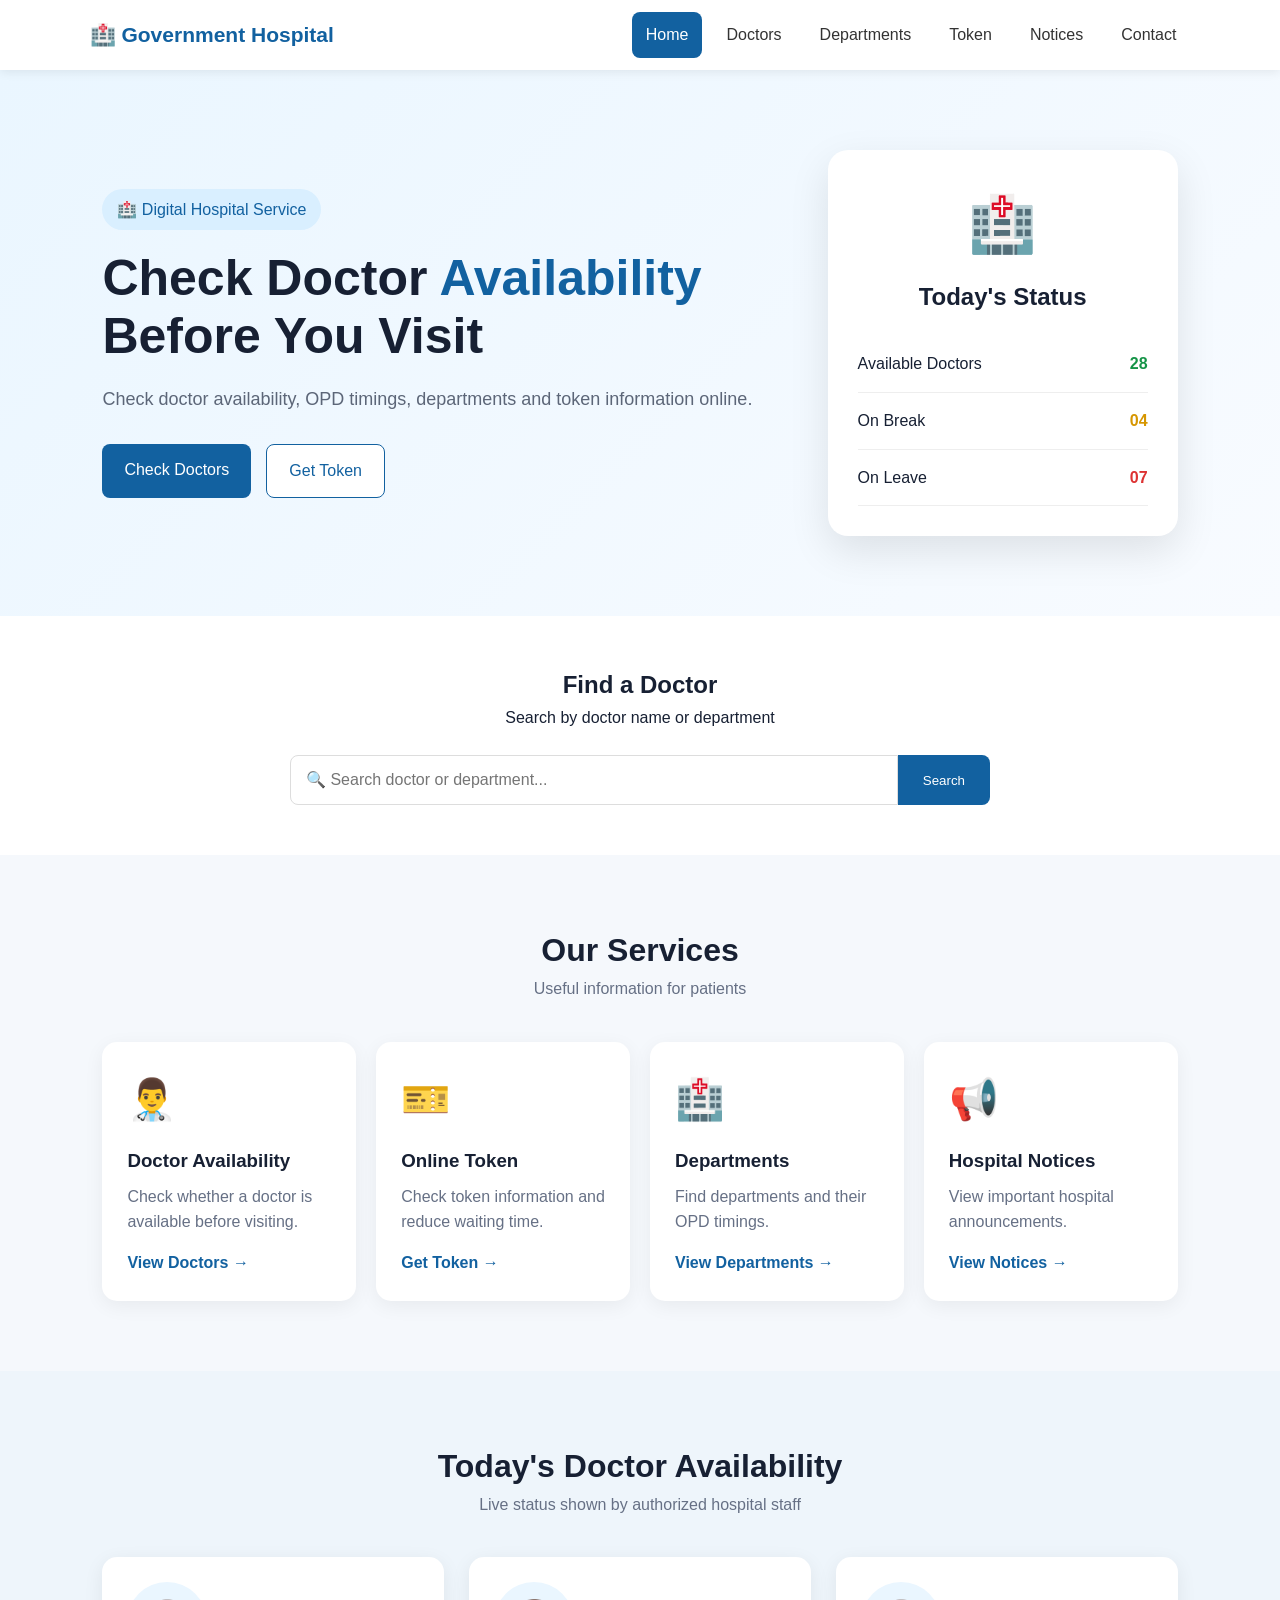
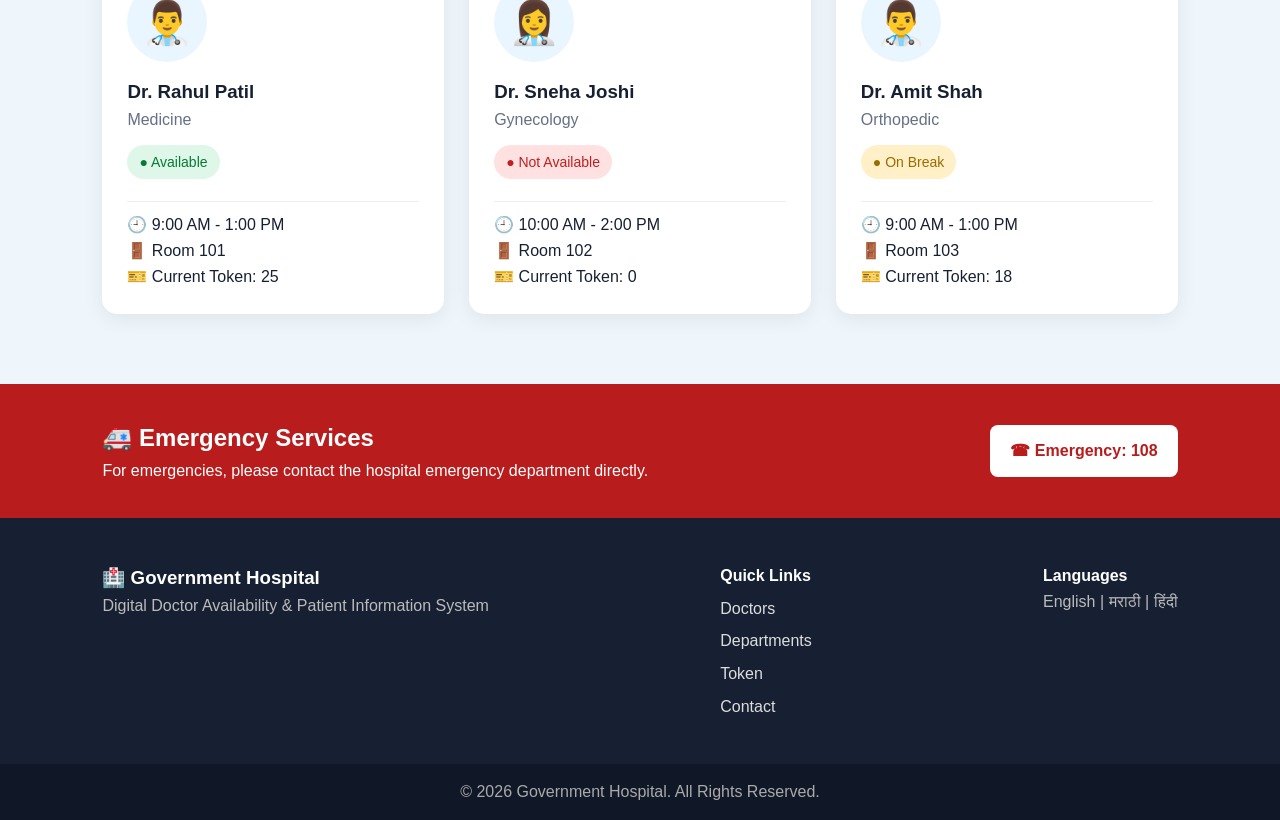
==== commit 4819ebed: "Update index.html" ====
--- a/index.html
+++ b/index.html
@@ -292,4 +292,4 @@
 </body>
 </html>
 
-       
+
--- a/css/style.css
+++ b/css/style.css
@@ -0,0 +1,658 @@
+* {
+    margin: 0;
+    padding: 0;
+    box-sizing: border-box;
+}
+
+body {
+    font-family: Arial, sans-serif;
+    background: #f5f8fc;
+    color: #172033;
+    line-height: 1.6;
+}
+
+
+/* HEADER */
+
+header {
+    background: white;
+    min-height: 70px;
+    padding: 0 7%;
+    display: flex;
+    align-items: center;
+    justify-content: space-between;
+    box-shadow: 0 2px 10px rgba(0,0,0,0.08);
+    position: sticky;
+    top: 0;
+    z-index: 1000;
+}
+
+.logo {
+    font-size: 21px;
+    font-weight: bold;
+    color: #1261a0;
+}
+
+nav {
+    display: flex;
+    gap: 10px;
+}
+
+nav a {
+    text-decoration: none;
+    color: #333;
+    padding: 10px 14px;
+    border-radius: 8px;
+}
+
+nav a:hover,
+nav a.active {
+    background: #1261a0;
+    color: white;
+}
+
+.menu-btn {
+    display: none;
+    background: #1261a0;
+    color: white;
+    border: none;
+    font-size: 22px;
+    padding: 5px 10px;
+    border-radius: 5px;
+}
+
+
+/* HERO */
+
+.hero {
+    min-height: 520px;
+    padding: 80px 8%;
+    display: flex;
+    align-items: center;
+    justify-content: space-between;
+    gap: 50px;
+    background: linear-gradient(135deg, #eaf6ff, #f8fbff);
+}
+
+.hero-text {
+    max-width: 650px;
+}
+
+.tag {
+    display: inline-block;
+    background: #d9efff;
+    color: #1261a0;
+    padding: 8px 15px;
+    border-radius: 30px;
+    margin-bottom: 20px;
+}
+
+.hero h1 {
+    font-size: 50px;
+    line-height: 1.15;
+    margin-bottom: 20px;
+}
+
+.hero h1 span {
+    color: #1261a0;
+}
+
+.hero p {
+    font-size: 18px;
+    color: #5c6678;
+}
+
+.hero-buttons {
+    margin-top: 30px;
+    display: flex;
+    gap: 15px;
+}
+
+
+/* BUTTONS */
+
+.btn {
+    display: inline-block;
+    padding: 13px 22px;
+    border-radius: 8px;
+    text-decoration: none;
+    border: none;
+    cursor: pointer;
+    font-size: 16px;
+}
+
+.primary {
+    background: #1261a0;
+    color: white;
+}
+
+.secondary {
+    background: white;
+    color: #1261a0;
+    border: 1px solid #1261a0;
+}
+
+.full {
+    width: 100%;
+}
+
+
+/* HERO CARD */
+
+.hero-card {
+    width: 350px;
+    background: white;
+    padding: 30px;
+    border-radius: 20px;
+    box-shadow: 0 15px 40px rgba(0,0,0,0.10);
+}
+
+.hospital-icon {
+    font-size: 55px;
+    text-align: center;
+}
+
+.hero-card h2 {
+    text-align: center;
+    margin: 10px 0 20px;
+}
+
+.status-row {
+    display: flex;
+    justify-content: space-between;
+    padding: 15px 0;
+    border-bottom: 1px solid #eee;
+}
+
+.green {
+    color: #159447;
+}
+
+.yellow {
+    color: #d69600;
+}
+
+.red {
+    color: #d33;
+}
+
+
+/* SEARCH */
+
+.search-section {
+    background: white;
+    text-align: center;
+    padding: 50px 20px;
+}
+
+.search-box {
+    max-width: 700px;
+    margin: 25px auto 0;
+    display: flex;
+}
+
+.search-box input {
+    flex: 1;
+    padding: 15px;
+    border: 1px solid #ddd;
+    border-radius: 8px 0 0 8px;
+    font-size: 16px;
+}
+
+.search-box button {
+    padding: 15px 25px;
+    border: none;
+    background: #1261a0;
+    color: white;
+    border-radius: 0 8px 8px 0;
+    cursor: pointer;
+}
+
+
+/* SECTION */
+
+.section {
+    padding: 70px 8%;
+}
+
+.light {
+    background: #eef5fb;
+}
+
+.section-title {
+    text-align: center;
+    margin-bottom: 40px;
+}
+
+.section-title h2 {
+    font-size: 32px;
+}
+
+.section-title p {
+    color: #667085;
+}
+
+
+/* FEATURES */
+
+.feature-grid {
+    display: grid;
+    grid-template-columns: repeat(4, 1fr);
+    gap: 20px;
+}
+
+.feature-card {
+    background: white;
+    padding: 25px;
+    border-radius: 15px;
+    box-shadow: 0 5px 20px rgba(0,0,0,0.06);
+}
+
+.feature-icon {
+    font-size: 40px;
+}
+
+.feature-card h3 {
+    margin: 15px 0 8px;
+}
+
+.feature-card p {
+    color: #667085;
+}
+
+.feature-card a {
+    display: inline-block;
+    margin-top: 15px;
+    color: #1261a0;
+    text-decoration: none;
+    font-weight: bold;
+}
+
+
+/* DOCTORS */
+
+.doctor-grid {
+    display: grid;
+    grid-template-columns: repeat(3, 1fr);
+    gap: 25px;
+}
+
+.doctor-card {
+    background: white;
+    padding: 25px;
+    border-radius: 15px;
+    box-shadow: 0 5px 20px rgba(0,0,0,0.07);
+}
+
+.doctor-photo {
+    width: 80px;
+    height: 80px;
+    background: #eaf6ff;
+    border-radius: 50%;
+    display: flex;
+    align-items: center;
+    justify-content: center;
+    font-size: 42px;
+    margin-bottom: 15px;
+}
+
+.doctor-card > p {
+    color: #667085;
+}
+
+.status {
+    display: inline-block;
+    padding: 6px 12px;
+    border-radius: 30px;
+    margin: 12px 0;
+    font-size: 14px;
+}
+
+.available {
+    background: #dff7e8;
+    color: #087a35;
+}
+
+.unavailable {
+    background: #ffe1e1;
+    color: #bd2020;
+}
+
+.break {
+    background: #fff0c7;
+    color: #9b6b00;
+}
+
+.doctor-info {
+    border-top: 1px solid #eee;
+    margin-top: 10px;
+    padding-top: 10px;
+}
+
+.small-btn {
+    display: inline-block;
+    background: #1261a0;
+    color: white;
+    text-decoration: none;
+    padding: 9px 15px;
+    border-radius: 7px;
+    margin-top: 10px;
+}
+
+
+/* PAGE HEADER */
+
+.page-header {
+    background: #eaf6ff;
+    text-align: center;
+    padding: 65px 20px;
+}
+
+.page-header h1 {
+    font-size: 38px;
+}
+
+.page-header p {
+    color: #667085;
+}
+
+
+/* DOCTOR SEARCH */
+
+.doctor-search {
+    display: flex;
+    gap: 15px;
+    margin-bottom: 35px;
+}
+
+.doctor-search input,
+.doctor-search select {
+    padding: 14px;
+    border: 1px solid #ddd;
+    border-radius: 8px;
+    font-size: 16px;
+}
+
+.doctor-search input {
+    flex: 1;
+}
+
+
+/* DEPARTMENT */
+
+.department-grid {
+    display: grid;
+    grid-template-columns: repeat(3, 1fr);
+    gap: 25px;
+}
+
+.department-card {
+    background: white;
+    padding: 30px;
+    text-align: center;
+    border-radius: 15px;
+    box-shadow: 0 5px 20px rgba(0,0,0,0.07);
+}
+
+.department-card > div {
+    font-size: 45px;
+}
+
+.department-card h3 {
+    margin: 10px;
+}
+
+
+/* FORM */
+
+.form-section {
+    padding: 70px 20px;
+    display: flex;
+    justify-content: center;
+}
+
+.form-card {
+    background: white;
+    width: 500px;
+    padding: 35px;
+    border-radius: 15px;
+    box-shadow: 0 5px 25px rgba(0,0,0,0.08);
+}
+
+.form-card h2 {
+    margin-bottom: 25px;
+    text-align: center;
+}
+
+.form-card label {
+    display: block;
+    margin-top: 15px;
+    font-weight: bold;
+}
+
+.form-card input,
+.form-card select {
+    width: 100%;
+    padding: 13px;
+    margin-top: 7px;
+    border: 1px solid #ddd;
+    border-radius: 7px;
+}
+
+.form-card button {
+    margin-top: 25px;
+}
+
+.token-result {
+    margin-top: 20px;
+    text-align: center;
+}
+
+
+/* NOTICES */
+
+.notice-list {
+    max-width: 800px;
+    margin: auto;
+}
+
+.notice {
+    display: flex;
+    gap: 20px;
+    background: white;
+    margin-bottom: 20px;
+    padding: 25px;
+    border-radius: 12px;
+    box-shadow: 0 5px 20px rgba(0,0,0,0.06);
+}
+
+.notice-icon {
+    font-size: 35px;
+}
+
+.notice small {
+    color: #777;
+}
+
+
+/* CONTACT */
+
+.contact-grid {
+    display: grid;
+    grid-template-columns: repeat(3, 1fr);
+    gap: 25px;
+}
+
+.contact-card {
+    background: white;
+    padding: 30px;
+    border-radius: 15px;
+    text-align: center;
+}
+
+.contact-icon {
+    font-size: 40px;
+}
+
+.map-box {
+    height: 250px;
+    margin-top: 30px;
+    background: #dcebf5;
+    display: flex;
+    align-items: center;
+    justify-content: center;
+    border-radius: 15px;
+    font-size: 25px;
+}
+
+
+/* EMERGENCY */
+
+.emergency {
+    background: #b91c1c;
+    color: white;
+    padding: 35px 8%;
+    display: flex;
+    align-items: center;
+    justify-content: space-between;
+}
+
+.emergency-btn {
+    background: white;
+    color: #b91c1c;
+    padding: 13px 20px;
+    border-radius: 8px;
+    text-decoration: none;
+    font-weight: bold;
+}
+
+
+/* FOOTER */
+
+footer {
+    background: #172033;
+    color: white;
+    padding: 45px 8%;
+    display: flex;
+    justify-content: space-between;
+    gap: 30px;
+}
+
+footer a {
+    color: #ddd;
+    display: block;
+    text-decoration: none;
+    margin-top: 7px;
+}
+
+footer p {
+    color: #bbb;
+}
+
+.copyright {
+    background: #101827;
+    color: #aaa;
+    text-align: center;
+    padding: 15px;
+}
+
+
+/* MOBILE */
+
+@media (max-width: 900px) {
+
+    .feature-grid {
+        grid-template-columns: repeat(2, 1fr);
+    }
+
+    .doctor-grid {
+        grid-template-columns: repeat(2, 1fr);
+    }
+
+    .department-grid {
+        grid-template-columns: repeat(2, 1fr);
+    }
+
+    .hero {
+        flex-direction: column;
+        text-align: center;
+    }
+
+    .hero-card {
+        width: 100%;
+        max-width: 400px;
+    }
+
+}
+
+
+@media (max-width: 650px) {
+
+    header {
+        padding: 15px 5%;
+        flex-wrap: wrap;
+    }
+
+    .menu-btn {
+        display: block;
+    }
+
+    nav {
+        display: none;
+        width: 100%;
+        flex-direction: column;
+        padding-top: 15px;
+    }
+
+    nav.show {
+        display: flex;
+    }
+
+    nav a {
+        text-align: center;
+    }
+
+    .hero {
+        padding: 50px 5%;
+    }
+
+    .hero h1 {
+        font-size: 35px;
+    }
+
+    .hero-buttons {
+        flex-direction: column;
+    }
+
+    .feature-grid,
+    .doctor-grid,
+    .department-grid,
+    .contact-grid {
+        grid-template-columns: 1fr;
+    }
+
+    .doctor-search {
+        flex-direction: column;
+    }
+
+    .search-box {
+        flex-direction: column;
+        gap: 10px;
+    }
+
+    .search-box input,
+    .search-box button {
+        border-radius: 8px;
+    }
+
+    .emergency {
+        flex-direction: column;
+        text-align: center;
+        gap: 20px;
+    }
+
+    footer {
+        flex-direction: column;
+    }
+
+}
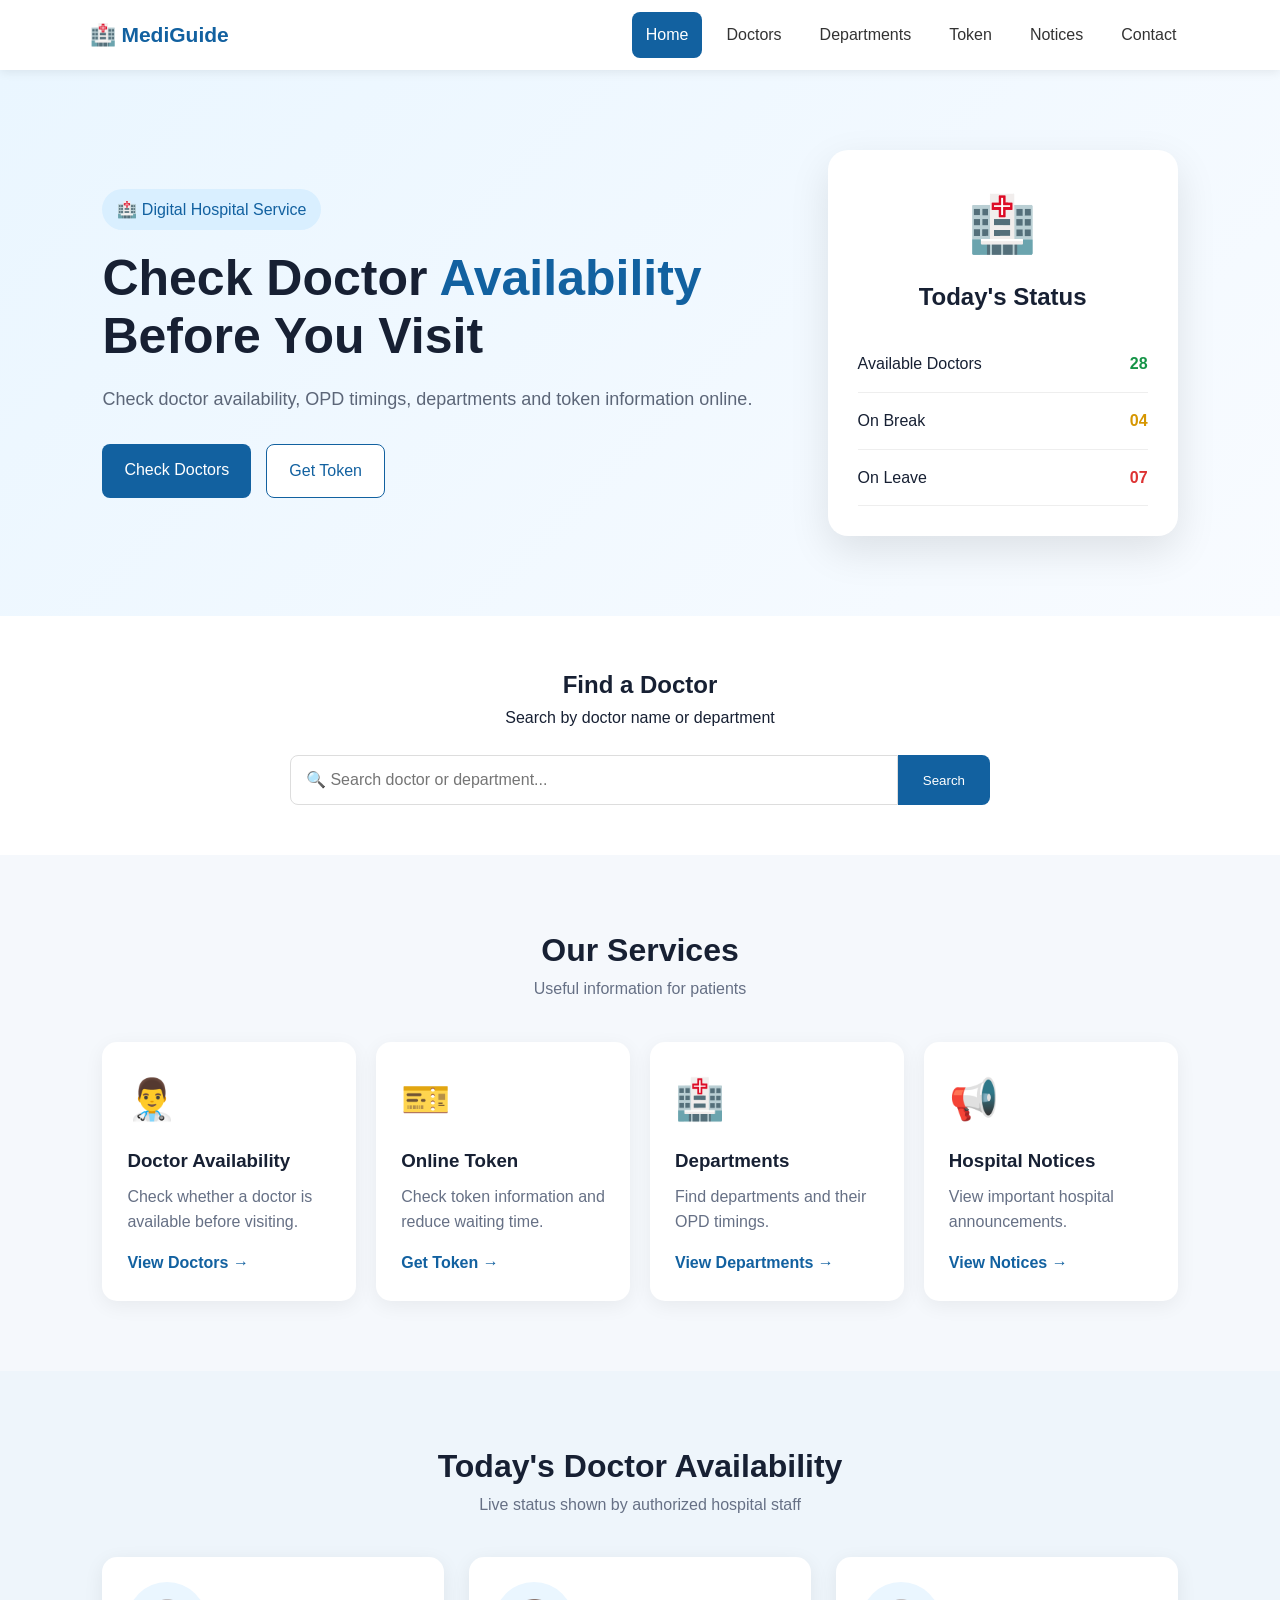
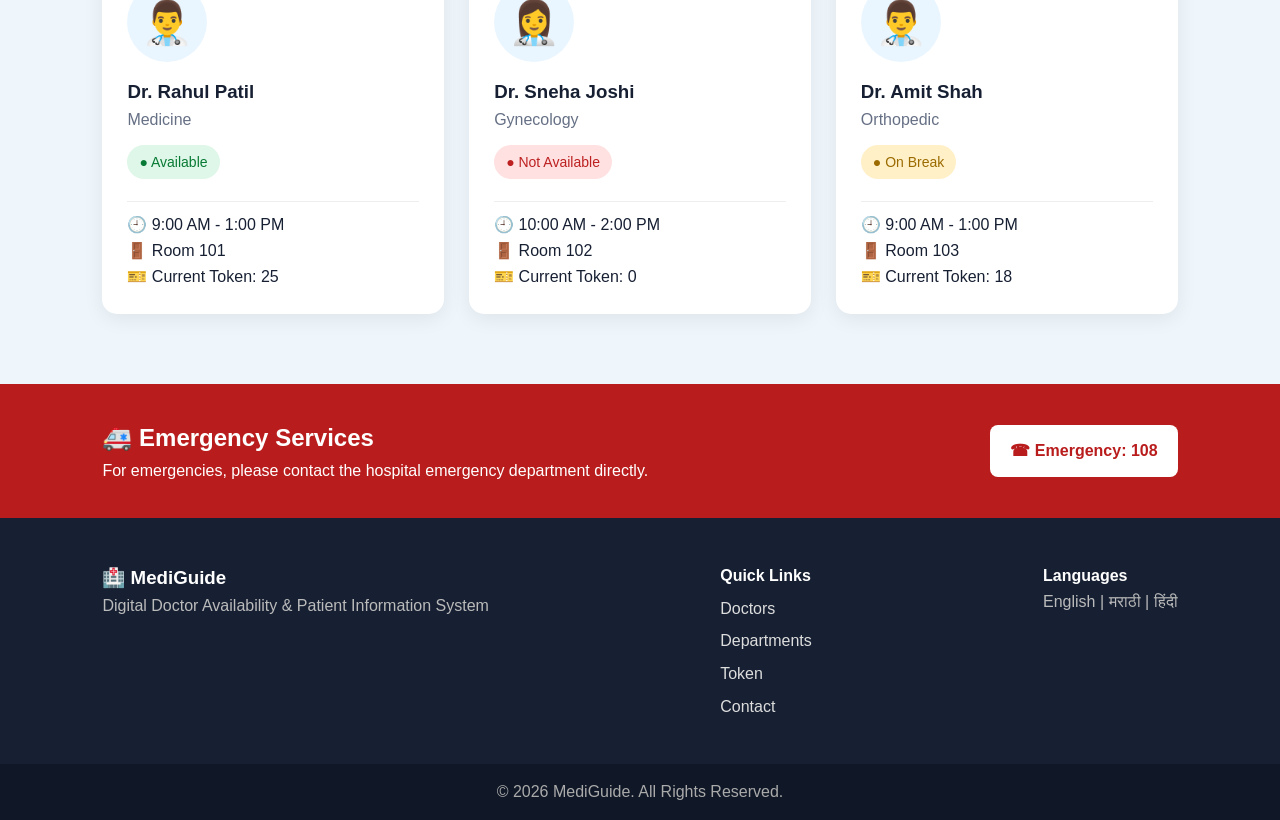
==== commit b33fe69c: "Update index.html" ====
--- a/index.html
+++ b/index.html
@@ -4,7 +4,7 @@
     <meta charset="UTF-8">
     <meta name="viewport" content="width=device-width, initial-scale=1.0">
 
-    <title>Government Hospital | Doctor Availability</title>
+    <title>MediGuide| Doctor Availability</title>
 
     <link rel="stylesheet" href="css/style.css">
 </head>
@@ -13,7 +13,7 @@
 
 <header>
     <div class="logo">
-        🏥 <span>Government Hospital</span>
+        🏥 <span>MediGuide</span>
     </div>
 
     <button class="menu-btn" onclick="toggleMenu()">☰</button>
@@ -258,7 +258,7 @@
 <footer>
 
     <div>
-        <h3>🏥 Government Hospital</h3>
+        <h3>🏥 MediGuide</h3>
 
         <p>
             Digital Doctor Availability & Patient Information System
@@ -283,7 +283,7 @@
 </footer>
 
 <div class="copyright">
-    © 2026 Government Hospital. All Rights Reserved.
+    © 2026 MediGuide. All Rights Reserved.
 </div>
 
 
